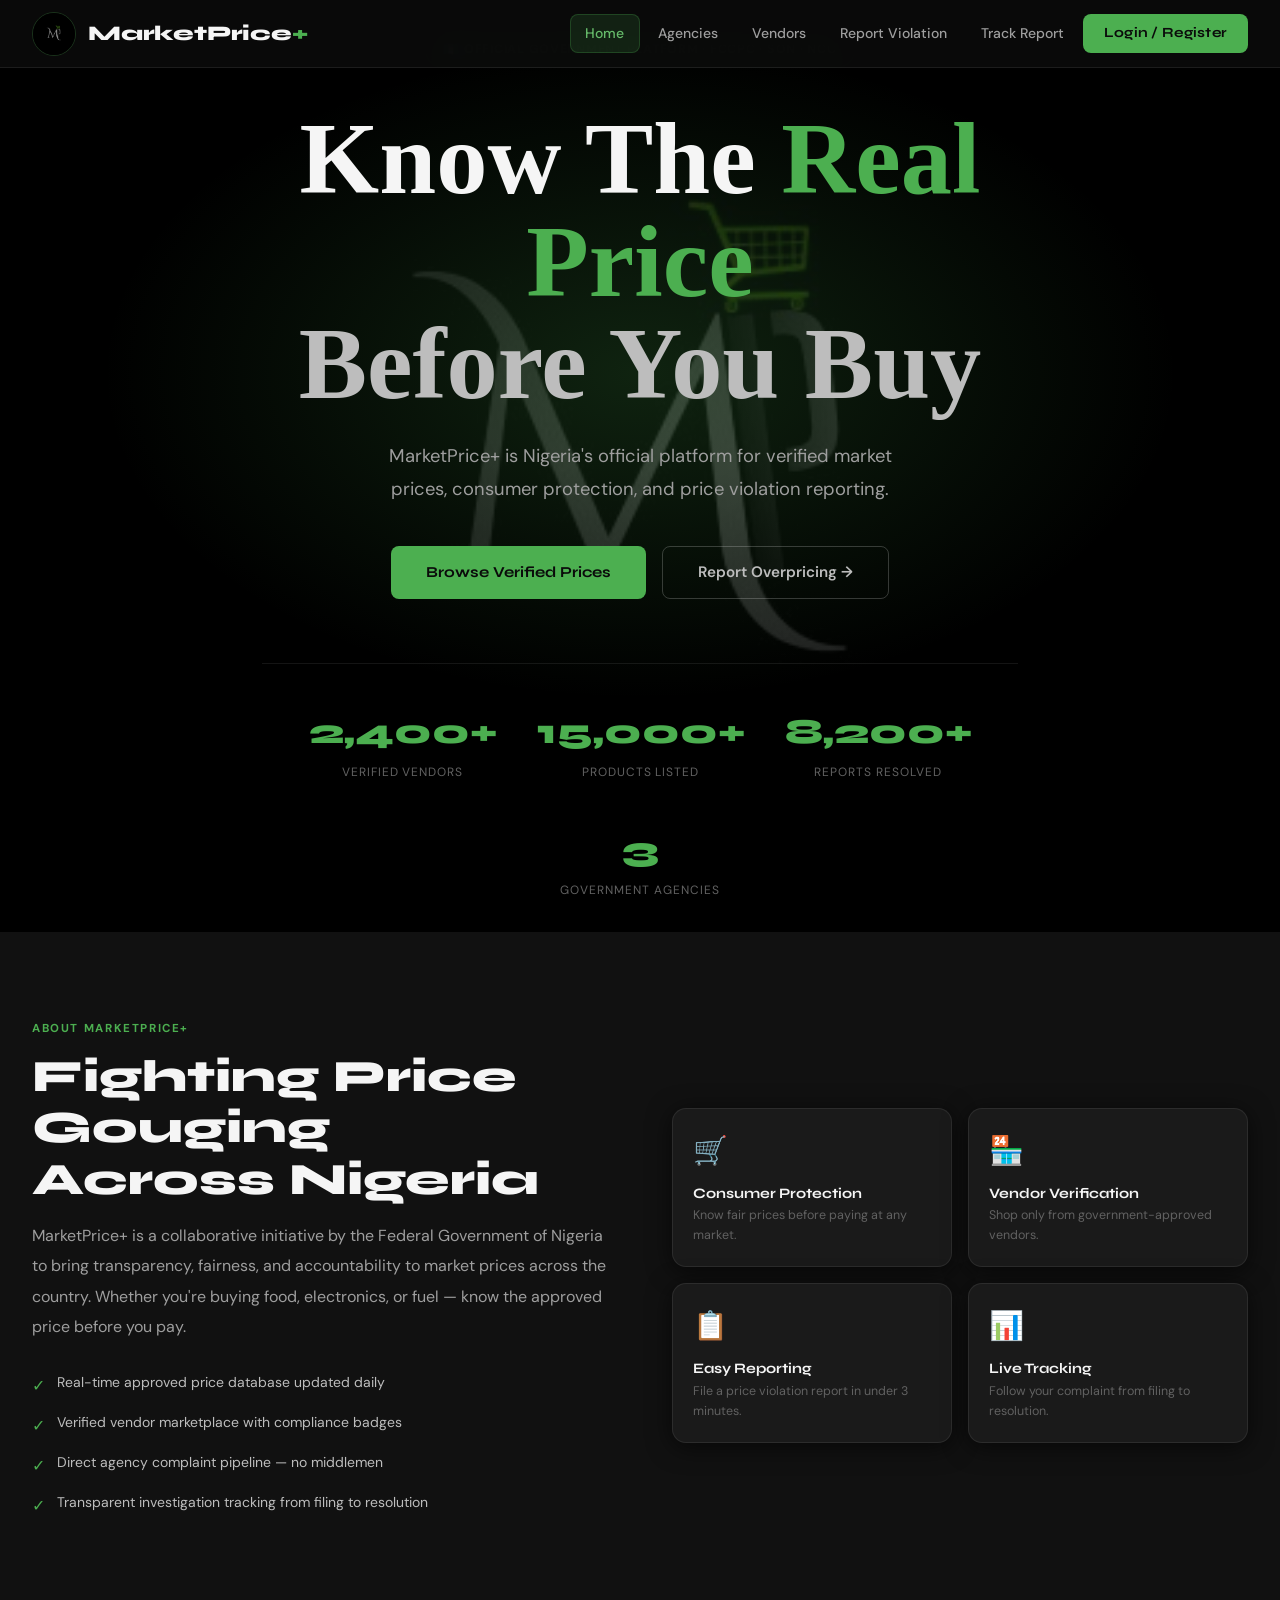
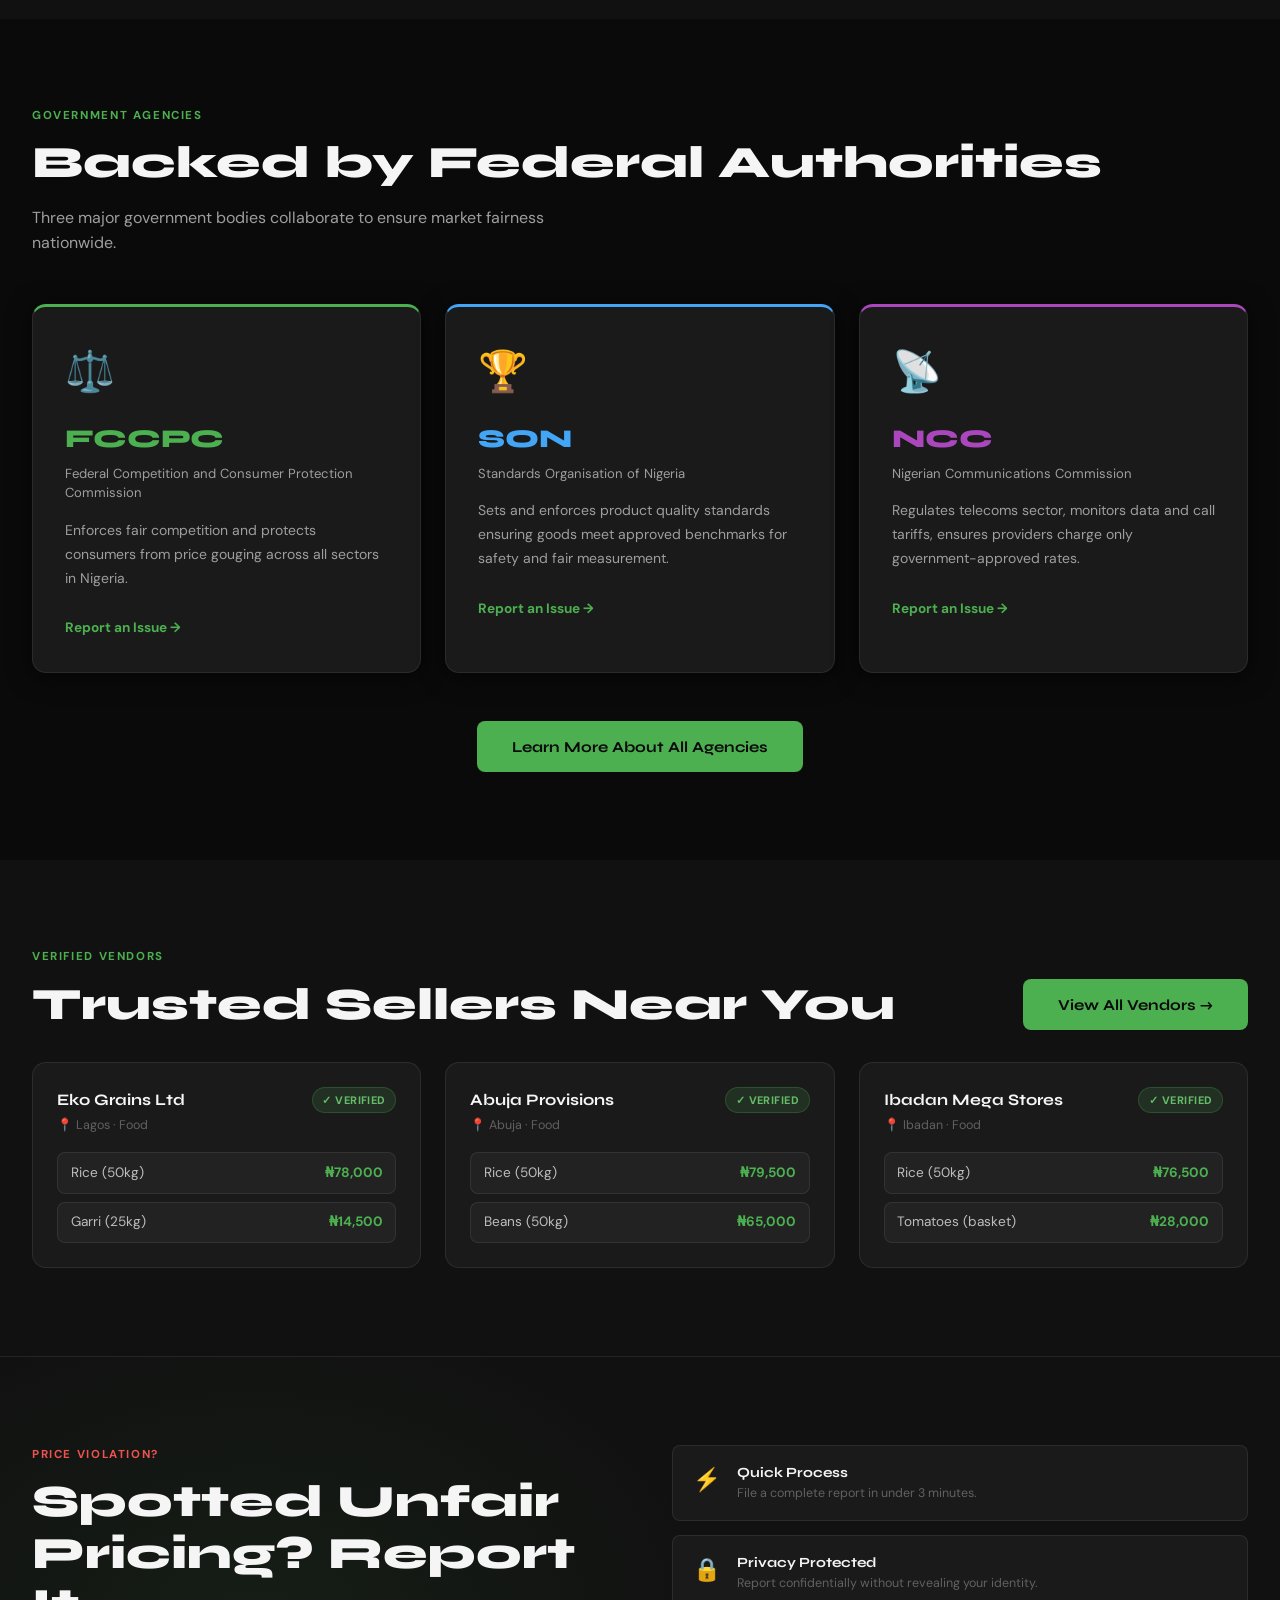
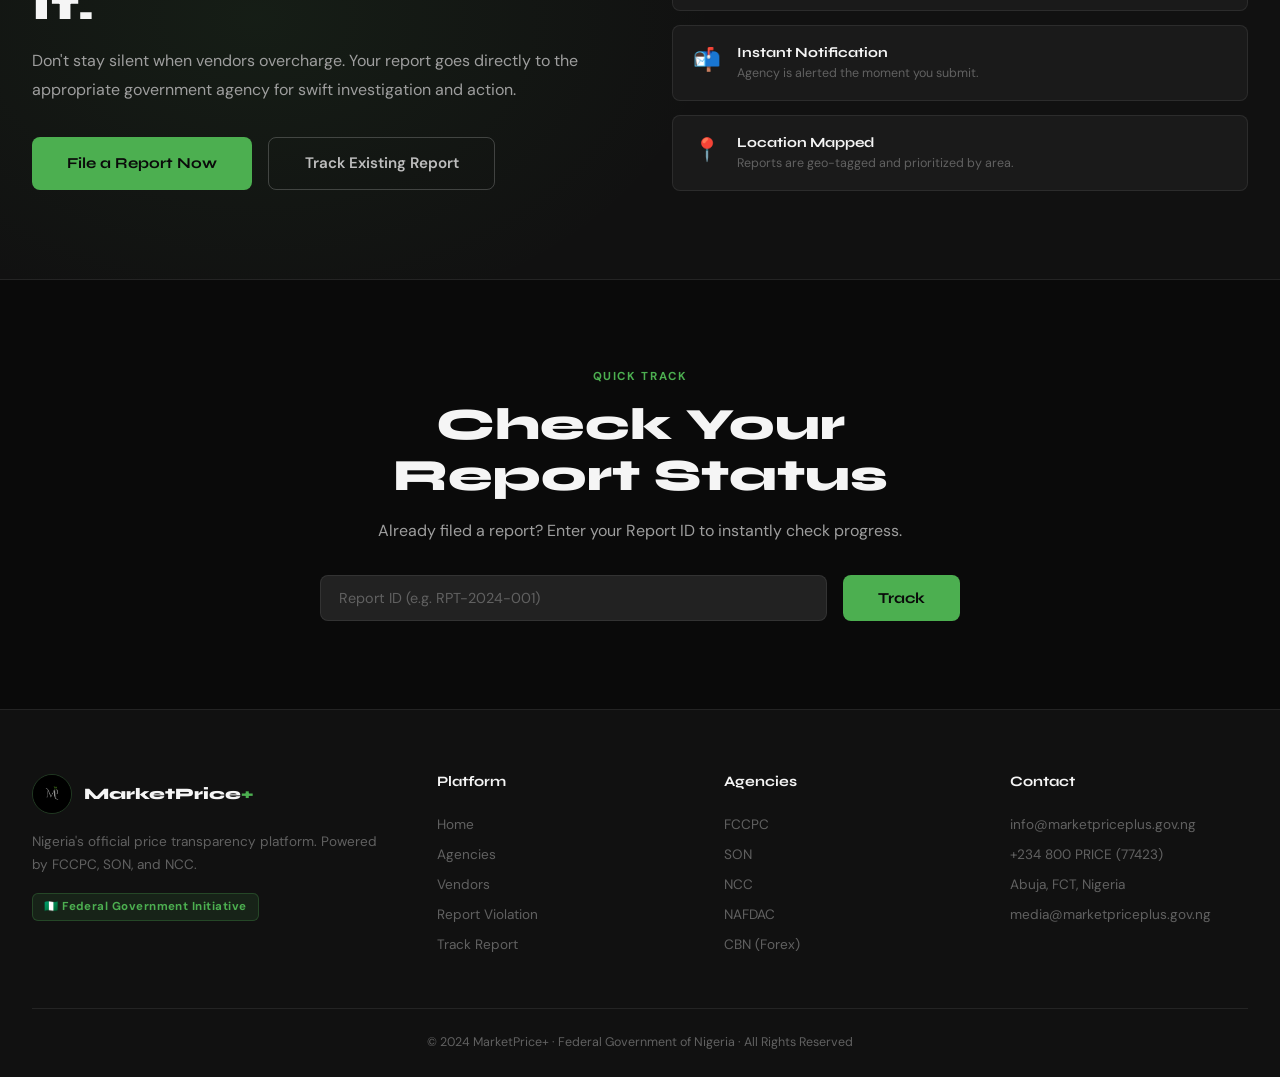
==== index.html @ 1a7033fc "Add files via upload MarketPrice+ is a platform that promotes fair pricing and market transparency i" ====
<!DOCTYPE html>
<html lang="en">
<head>
  <meta charset="UTF-8" />
  <meta name="viewport" content="width=device-width, initial-scale=1.0" />
  <title>Home | MarketPrice+</title>
  <link rel="preconnect" href="https://fonts.googleapis.com">
  <link rel="preconnect" href="https://fonts.gstatic.com" crossorigin>
  <link href="https://fonts.googleapis.com/css2?family=Syne:wght@400;600;700;800&family=DM+Sans:ital,wght@0,300;0,400;0,500;1,300&display=swap" rel="stylesheet">
  <link rel="stylesheet" href="styles.css" />
  <style>
  /* ── HERO ── */
  .hero {
    min-height: 100vh;
    background-image: url("[data-uri]");
    background-size: cover;
    background-position: center;
    background-repeat: no-repeat;
    display: flex; align-items: center; justify-content: center;
    text-align: center; position: relative; overflow: hidden;
  }
  .hero__overlay {
    position: absolute; inset: 0;
    background:
      radial-gradient(ellipse 70% 60% at 50% 45%, rgba(0,0,0,0.45) 0%, rgba(0,0,0,0.78) 100%),
      linear-gradient(180deg, rgba(0,0,0,0.6) 0%, rgba(0,0,0,0.4) 50%, rgba(0,0,0,0.78) 100%);
  }
  .hero__overlay::after {
    content: ''; position: absolute; inset: 0;
    background: radial-gradient(ellipse 60% 50% at 50% 40%, rgba(76,175,80,.2) 0%, transparent 70%);
  }
  .hero__content { position: relative; z-index: 1; padding: 2rem; max-width: 820px; }
  .hero__badge {
    display: inline-flex; align-items: center; gap: .5rem;
    background: rgba(76,175,80,.1); border: 1px solid var(--green-border);
    color: var(--green-bright); padding: .45rem 1.1rem; border-radius: 100px;
    font-size: .78rem; font-weight: 700; letter-spacing: .06em; text-transform: uppercase;
    margin-bottom: 2.5rem;
  }
  .hero__h1 { font-size: clamp(3rem,8vw,6.5rem); font-weight: 800; color: var(--white); margin-bottom: 1.5rem; line-height: 1.0; font-family: 'Times New Roman'; }
  .hero__h1 .accent        { color: var(--green); }
  .hero__h1 .accent-silver { color: var(--silver-light); }
  .hero__p  { font-size: 1.15rem; color: var(--silver); max-width: 520px; margin: 0 auto 2.5rem; line-height: 1.8; }
  .hero__actions { display: flex; gap: 1rem; justify-content: center; flex-wrap: wrap; }
  .hero__stats {
    display: flex; gap: 2.5rem; justify-content: center;
    margin-top: 4rem; padding-top: 2.5rem;
    border-top: 1px solid var(--border); flex-wrap: wrap;
  }
  .hero__stat-num   { font-family: 'Syne',sans-serif; font-size: 2.2rem; font-weight: 800; color: var(--green); }
  .hero__stat-label { font-size: .75rem; color: var(--silver-dim); text-transform: uppercase; letter-spacing: .08em; margin-top: .15rem; }
  .cta-section { background: var(--black-2); border-top: 1px solid var(--border); border-bottom: 1px solid var(--border); position: relative; overflow: hidden; }
  .cta-section::before { content:''; position:absolute; inset:0; background: radial-gradient(ellipse 60% 100% at 20% 50%, rgba(76,175,80,.08) 0%, transparent 60%); }
  .mini-grid { display:grid; grid-template-columns:1fr 1fr; gap:1rem; }
</style>
</head>
<body>
<nav class="navbar">
  <div class="navbar__inner">
    <a href="index.html" class="navbar__logo">
      <img src="[data-uri]" alt="MarketPrice+ Logo" class="navbar__logo-img" />
      <span class="navbar__logo-text">MarketPrice<span>+</span></span>
    </a>
    <div class="navbar__links">
      <a href="index.html"    class="navbar__link">Home</a>
      <a href="agencies.html" class="navbar__link">Agencies</a>
      <a href="vendors.html"  class="navbar__link">Vendors</a>
      <a href="report.html"   class="navbar__link">Report Violation</a>
      <a href="track.html"    class="navbar__link">Track Report</a>
      <a href="login.html"    class="navbar__cta">Login / Register</a>
    </div>
  </div>
</nav>

<!-- HERO -->
<section class="hero">
  <div class="hero__overlay"></div>
  <div class="hero__content">
    <div class="hero__badge">&#127475;&#127468; Official Government Platform &middot; FCCPC &middot; SON &middot; NCC</div>
    <h1 class="hero__h1">Know The <span class="accent">Real Price</span><br><span class="accent-silver">Before You Buy</span></h1>
    <p class="hero__p">MarketPrice+ is Nigeria's official platform for verified market prices, consumer protection, and price violation reporting.</p>
    <div class="hero__actions">
      <a href="vendors.html" class="btn btn--primary">Browse Verified Prices</a>
      <a href="report.html"  class="btn btn--outline">Report Overpricing &rarr;</a>
    </div>
    <div class="hero__stats">
      <div><div class="hero__stat-num">2,400+</div><div class="hero__stat-label">Verified Vendors</div></div>
      <div><div class="hero__stat-num">15,000+</div><div class="hero__stat-label">Products Listed</div></div>
      <div><div class="hero__stat-num">8,200+</div><div class="hero__stat-label">Reports Resolved</div></div>
      <div><div class="hero__stat-num">3</div><div class="hero__stat-label">Government Agencies</div></div>
    </div>
  </div>
</section>

<!-- ABOUT -->
<section class="section section--mid">
  <div class="container">
    <div class="grid-2col">
      <div>
        <span class="section__label">About MarketPrice+</span>
        <h2 class="section__title">Fighting Price Gouging<br>Across Nigeria</h2>
        <p style="color:var(--silver);line-height:1.9;margin-bottom:1.75rem">MarketPrice+ is a collaborative initiative by the Federal Government of Nigeria to bring transparency, fairness, and accountability to market prices across the country. Whether you're buying food, electronics, or fuel &mdash; know the approved price before you pay.</p>
        <div class="check-item"><span class="check-item__icon">&#10003;</span> Real-time approved price database updated daily</div>
        <div class="check-item"><span class="check-item__icon">&#10003;</span> Verified vendor marketplace with compliance badges</div>
        <div class="check-item"><span class="check-item__icon">&#10003;</span> Direct agency complaint pipeline &mdash; no middlemen</div>
        <div class="check-item"><span class="check-item__icon">&#10003;</span> Transparent investigation tracking from filing to resolution</div>
      </div>
      <div class="mini-grid">
        <div class="card card--sm"><div style="font-size:1.75rem;margin-bottom:.75rem">&#128722;</div><h4 style="font-size:.9rem;margin-bottom:.25rem">Consumer Protection</h4><p style="font-size:.78rem;color:var(--silver-dim)">Know fair prices before paying at any market.</p></div>
        <div class="card card--sm"><div style="font-size:1.75rem;margin-bottom:.75rem">&#127978;</div><h4 style="font-size:.9rem;margin-bottom:.25rem">Vendor Verification</h4><p style="font-size:.78rem;color:var(--silver-dim)">Shop only from government-approved vendors.</p></div>
        <div class="card card--sm"><div style="font-size:1.75rem;margin-bottom:.75rem">&#128203;</div><h4 style="font-size:.9rem;margin-bottom:.25rem">Easy Reporting</h4><p style="font-size:.78rem;color:var(--silver-dim)">File a price violation report in under 3 minutes.</p></div>
        <div class="card card--sm"><div style="font-size:1.75rem;margin-bottom:.75rem">&#128202;</div><h4 style="font-size:.9rem;margin-bottom:.25rem">Live Tracking</h4><p style="font-size:.78rem;color:var(--silver-dim)">Follow your complaint from filing to resolution.</p></div>
      </div>
    </div>
  </div>
</section>

<!-- AGENCIES PREVIEW -->
<section class="section section--dark">
  <div class="container">
    <span class="section__label">Government Agencies</span>
    <h2 class="section__title">Backed by Federal Authorities</h2>
    <p class="section__sub">Three major government bodies collaborate to ensure market fairness nationwide.</p>
    <div class="grid-3 mt-3">
      <article class="card agency-card" style="border-top-color:#4CAF50">
        <div class="agency-card__icon">&#9878;&#65039;</div>
        <div class="agency-card__short" style="color:#4CAF50">FCCPC</div>
        <p class="agency-card__name">Federal Competition and Consumer Protection Commission</p>
        <p class="agency-card__role">Enforces fair competition and protects consumers from price gouging across all sectors in Nigeria.</p>
        <a href="report.html" class="agency-card__link">Report an Issue &rarr;</a>
      </article>
      <article class="card agency-card" style="border-top-color:#42A5F5">
        <div class="agency-card__icon">&#127942;</div>
        <div class="agency-card__short" style="color:#42A5F5">SON</div>
        <p class="agency-card__name">Standards Organisation of Nigeria</p>
        <p class="agency-card__role">Sets and enforces product quality standards ensuring goods meet approved benchmarks for safety and fair measurement.</p>
        <a href="report.html" class="agency-card__link">Report an Issue &rarr;</a>
      </article>
      <article class="card agency-card" style="border-top-color:#AB47BC">
        <div class="agency-card__icon">&#128225;</div>
        <div class="agency-card__short" style="color:#AB47BC">NCC</div>
        <p class="agency-card__name">Nigerian Communications Commission</p>
        <p class="agency-card__role">Regulates telecoms sector, monitors data and call tariffs, ensures providers charge only government-approved rates.</p>
        <a href="report.html" class="agency-card__link">Report an Issue &rarr;</a>
      </article>
    </div>
    <div class="text-center mt-3"><a href="agencies.html" class="btn btn--primary">Learn More About All Agencies</a></div>
  </div>
</section>

<!-- VENDOR PREVIEW -->
<section class="section section--mid">
  <div class="container">
    <div class="flex-between mb-2">
      <div><span class="section__label">Verified Vendors</span><h2 class="section__title" style="margin-bottom:0">Trusted Sellers Near You</h2></div>
      <a href="vendors.html" class="btn btn--primary">View All Vendors &rarr;</a>
    </div>
    <div class="grid-3">
      <article class="vendor-card">
        <div class="vendor-card__header"><div><div class="vendor-card__name">Eko Grains Ltd</div><div class="vendor-card__loc">&#128205; Lagos &middot; Food</div></div><span class="badge badge--verified">&#10003; VERIFIED</span></div>
        <div class="vendor-card__products"><div class="vendor-card__product"><span>Rice (50kg)</span><span class="vendor-card__price">&#8358;78,000</span></div><div class="vendor-card__product"><span>Garri (25kg)</span><span class="vendor-card__price">&#8358;14,500</span></div></div>
      </article>
      <article class="vendor-card">
        <div class="vendor-card__header"><div><div class="vendor-card__name">Abuja Provisions</div><div class="vendor-card__loc">&#128205; Abuja &middot; Food</div></div><span class="badge badge--verified">&#10003; VERIFIED</span></div>
        <div class="vendor-card__products"><div class="vendor-card__product"><span>Rice (50kg)</span><span class="vendor-card__price">&#8358;79,500</span></div><div class="vendor-card__product"><span>Beans (50kg)</span><span class="vendor-card__price">&#8358;65,000</span></div></div>
      </article>
      <article class="vendor-card">
        <div class="vendor-card__header"><div><div class="vendor-card__name">Ibadan Mega Stores</div><div class="vendor-card__loc">&#128205; Ibadan &middot; Food</div></div><span class="badge badge--verified">&#10003; VERIFIED</span></div>
        <div class="vendor-card__products"><div class="vendor-card__product"><span>Rice (50kg)</span><span class="vendor-card__price">&#8358;76,500</span></div><div class="vendor-card__product"><span>Tomatoes (basket)</span><span class="vendor-card__price">&#8358;28,000</span></div></div>
      </article>
    </div>
  </div>
</section>

<!-- REPORT CTA -->
<section class="section cta-section">
  <div class="container" style="position:relative">
    <div class="grid-2col">
      <div>
        <span class="section__label" style="color:var(--red)">Price Violation?</span>
        <h2 class="section__title">Spotted Unfair<br>Pricing? Report It.</h2>
        <p style="color:var(--silver);margin-bottom:2rem;line-height:1.8">Don't stay silent when vendors overcharge. Your report goes directly to the appropriate government agency for swift investigation and action.</p>
        <div class="flex-gap">
          <a href="report.html" class="btn btn--primary">File a Report Now</a>
          <a href="track.html"  class="btn btn--outline">Track Existing Report</a>
        </div>
      </div>
      <div class="flex-col">
        <div class="feature-pill"><span class="feature-pill__icon">&#9889;</span><div><div class="feature-pill__title">Quick Process</div><div class="feature-pill__desc">File a complete report in under 3 minutes.</div></div></div>
        <div class="feature-pill"><span class="feature-pill__icon">&#128274;</span><div><div class="feature-pill__title">Privacy Protected</div><div class="feature-pill__desc">Report confidentially without revealing your identity.</div></div></div>
        <div class="feature-pill"><span class="feature-pill__icon">&#128236;</span><div><div class="feature-pill__title">Instant Notification</div><div class="feature-pill__desc">Agency is alerted the moment you submit.</div></div></div>
        <div class="feature-pill"><span class="feature-pill__icon">&#128205;</span><div><div class="feature-pill__title">Location Mapped</div><div class="feature-pill__desc">Reports are geo-tagged and prioritized by area.</div></div></div>
      </div>
    </div>
  </div>
</section>

<!-- QUICK TRACK -->
<section class="section section--dark">
  <div class="container--sm text-center">
    <span class="section__label">Quick Track</span>
    <h2 class="section__title">Check Your Report Status</h2>
    <p class="section__sub" style="margin:0 auto 2rem">Already filed a report? Enter your Report ID to instantly check progress.</p>
    <div style="display:flex;gap:1rem">
      <input class="form__input" id="quick-track-id" placeholder="Report ID (e.g. RPT-2024-001)" style="flex:1" />
      <button class="btn btn--primary" onclick="quickTrack()">Track</button>
    </div>
  </div>
</section>

<footer class="footer">
  <div class="footer__inner">
    <div class="footer__col">
      <div class="footer__logo">
        <img src="[data-uri]" alt="MarketPrice+" />
        <span class="footer__logo-text">MarketPrice<span>+</span></span>
      </div>
      <p class="footer__desc">Nigeria's official price transparency platform. Powered by FCCPC, SON, and NCC.</p>
      <span class="badge badge--gov">&#127475;&#127468; Federal Government Initiative</span>
    </div>
    <div class="footer__col">
      <h4>Platform</h4>
      <a href="index.html"    class="footer__link">Home</a>
      <a href="agencies.html" class="footer__link">Agencies</a>
      <a href="vendors.html"  class="footer__link">Vendors</a>
      <a href="report.html"   class="footer__link">Report Violation</a>
      <a href="track.html"    class="footer__link">Track Report</a>
    </div>
    <div class="footer__col">
      <h4>Agencies</h4>
      <a class="footer__link">FCCPC</a>
      <a class="footer__link">SON</a>
      <a class="footer__link">NCC</a>
      <a class="footer__link">NAFDAC</a>
      <a class="footer__link">CBN (Forex)</a>
    </div>
    <div class="footer__col">
      <h4>Contact</h4>
      <a class="footer__link">info@marketpriceplus.gov.ng</a>
      <a class="footer__link">+234 800 PRICE (77423)</a>
      <a class="footer__link">Abuja, FCT, Nigeria</a>
      <a class="footer__link">media@marketpriceplus.gov.ng</a>
    </div>
  </div>
  <div class="footer__bottom">
    <p>&copy; 2024 MarketPrice+ &middot; Federal Government of Nigeria &middot; All Rights Reserved</p>
  </div>
</footer>
  <script src="main.js"></script>
</body>
</html>
---- styles.css ----
/* =====================================================
   MarketPrice+  |  styles.css
   HTML5 & CSS3  |  Dark Theme
   ===================================================== */

/* ── CSS RESET & VARIABLES ── */
*, *::before, *::after {
  box-sizing: border-box;
  margin: 0;
  padding: 0;
}

:root {
  --black:         #0A0A0A;
  --black-2:       #111111;
  --black-3:       #1A1A1A;
  --black-4:       #222222;
  --green:         #4CAF50;
  --green-bright:  #66BB6A;
  --green-dark:    #388E3C;
  --green-dim:     rgba(76,175,80,0.12);
  --green-glow:    rgba(76,175,80,0.15);
  --green-border:  rgba(76,175,80,0.25);
  --silver:        #9E9E9E;
  --silver-light:  #BDBDBD;
  --silver-dim:    #616161;
  --white:         #F5F5F5;
  --red:           #EF5350;
  --amber:         #FFA726;
  --blue:          #42A5F5;
  --purple:        #AB47BC;
  --border:        rgba(255,255,255,0.08);
  --shadow:        0 4px 24px rgba(0,0,0,0.6);
  --shadow-green:  0 8px 32px rgba(76,175,80,0.25);
  --shadow-xl:     0 16px 64px rgba(0,0,0,0.8);
  --radius:        14px;
  --radius-sm:     8px;
  --radius-lg:     20px;
}

html {
  scroll-behavior: smooth;
  font-size: 16px;
}

body {
  font-family: 'DM Sans', sans-serif;
  background-color: var(--black);
  color: var(--white);
  line-height: 1.6;
  min-height: 100vh;
}

h1, h2, h3, h4, h5, h6 {
  font-family: 'Syne', sans-serif;
  line-height: 1.15;
  color: var(--white);
}

a {
  text-decoration: none;
  color: inherit;
  transition: color 0.2s ease;
}

img {
  max-width: 100%;
  display: block;
}

ul { list-style: none; }

::-webkit-scrollbar { width: 5px; }
::-webkit-scrollbar-track { background: var(--black-2); }
::-webkit-scrollbar-thumb { background: var(--green-dark); border-radius: 3px; }

/* ── NAVBAR ── */
.navbar {
  position: fixed;
  top: 0; left: 0; right: 0;
  z-index: 1000;
  background: rgba(10,10,10,0.95);
  backdrop-filter: blur(16px);
  -webkit-backdrop-filter: blur(16px);
  border-bottom: 1px solid var(--border);
  height: 68px;
  display: flex;
  align-items: center;
  padding: 0 2rem;
}

.navbar__inner {
  max-width: 1280px;
  width: 100%;
  margin: 0 auto;
  display: flex;
  align-items: center;
  justify-content: space-between;
  gap: 1rem;
}

.navbar__logo {
  display: flex;
  align-items: center;
  gap: 0.75rem;
  cursor: pointer;
  text-decoration: none;
}

.navbar__logo-img {
  height: 44px;
  width: 44px;
  border-radius: 50%;
  border: 1.5px solid var(--green-border);
  object-fit: cover;
}

.navbar__logo-text {
  font-family: 'Syne', sans-serif;
  font-weight: 800;
  font-size: 1.3rem;
  color: var(--white);
  letter-spacing: -0.01em;
}

.navbar__logo-text span { color: var(--green); }

.navbar__links {
  display: flex;
  align-items: center;
  gap: 0.2rem;
  flex-wrap: wrap;
}

.navbar__link {
  padding: 0.45rem 0.9rem;
  border-radius: var(--radius-sm);
  font-size: 0.875rem;
  font-weight: 500;
  color: var(--silver);
  cursor: pointer;
  transition: all 0.2s ease;
  border: 1px solid transparent;
  background: none;
  font-family: 'DM Sans', sans-serif;
  text-decoration: none;
  display: inline-block;
}

.navbar__link:hover,
.navbar__link--active {
  background: var(--green-glow);
  color: var(--green-bright);
  border-color: var(--green-border);
}

.navbar__cta {
  padding: 0.5rem 1.3rem;
  border-radius: var(--radius-sm);
  font-size: 0.875rem;
  font-weight: 700;
  background: var(--green);
  color: var(--black);
  cursor: pointer;
  border: none;
  transition: all 0.2s ease;
  font-family: 'Syne', sans-serif;
  letter-spacing: 0.02em;
  text-decoration: none;
  display: inline-block;
}

.navbar__cta:hover {
  background: var(--green-bright);
  box-shadow: var(--shadow-green);
  transform: translateY(-1px);
}

/* ── BUTTONS ── */
.btn {
  display: inline-flex;
  align-items: center;
  justify-content: center;
  gap: 0.5rem;
  cursor: pointer;
  border: none;
  font-family: 'DM Sans', sans-serif;
  transition: all 0.25s ease;
  text-decoration: none;
  border-radius: var(--radius-sm);
}

.btn--primary {
  padding: 0.85rem 2.2rem;
  font-weight: 700;
  font-size: 0.95rem;
  background: var(--green);
  color: var(--black);
  font-family: 'Syne', sans-serif;
}
.btn--primary:hover {
  background: var(--green-bright);
  transform: translateY(-2px);
  box-shadow: var(--shadow-green);
}

.btn--outline {
  padding: 0.85rem 2.2rem;
  font-weight: 600;
  font-size: 0.95rem;
  background: transparent;
  color: var(--silver-light);
  border: 1.5px solid rgba(255,255,255,0.2);
}
.btn--outline:hover {
  border-color: var(--green);
  color: var(--green-bright);
  background: var(--green-glow);
}

.btn--sm {
  padding: 0.4rem 1rem;
  font-size: 0.8rem;
  font-weight: 700;
}

.btn--green-sm { background: rgba(76,175,80,0.15); color: var(--green-bright); }
.btn--green-sm:hover { background: var(--green-dark); }
.btn--red-sm   { background: rgba(239,83,80,0.15);  color: var(--red); }
.btn--red-sm:hover { background: rgba(239,83,80,0.25); }

.btn--full {
  width: 100%;
  padding: 1rem;
  font-size: 1rem;
  font-weight: 800;
  background: var(--green);
  color: var(--black);
  font-family: 'Syne', sans-serif;
  letter-spacing: 0.04em;
}
.btn--full:hover {
  background: var(--green-bright);
  transform: translateY(-1px);
  box-shadow: var(--shadow-green);
}

/* ── SECTION & LAYOUT ── */
.section {
  padding: 5.5rem 2rem;
}
.section--dark  { background-color: var(--black); }
.section--mid   { background-color: var(--black-2); }
.section--card  { background-color: var(--black-3); }

.container {
  max-width: 1280px;
  margin: 0 auto;
}
.container--sm  { max-width: 640px; margin: 0 auto; }
.container--md  { max-width: 760px; margin: 0 auto; }

.section__label {
  font-size: 0.72rem;
  font-weight: 700;
  text-transform: uppercase;
  letter-spacing: 0.14em;
  color: var(--green);
  margin-bottom: 0.75rem;
  display: block;
}

.section__title {
  font-size: clamp(1.8rem, 4vw, 2.8rem);
  font-weight: 800;
  color: var(--white);
  margin-bottom: 1rem;
}

.section__sub {
  color: var(--silver);
  font-size: 1rem;
  max-width: 540px;
}

/* ── GRIDS ── */
.grid-2 { display: grid; grid-template-columns: repeat(auto-fit, minmax(320px, 1fr)); gap: 1.5rem; }
.grid-3 { display: grid; grid-template-columns: repeat(auto-fit, minmax(280px, 1fr)); gap: 1.5rem; }
.grid-4 { display: grid; grid-template-columns: repeat(auto-fit, minmax(200px, 1fr)); gap: 1rem; }
.grid-2col { display: grid; grid-template-columns: 1fr 1fr; gap: 4rem; align-items: center; }

.mt-2  { margin-top: 2rem; }
.mt-3  { margin-top: 3rem; }
.mt-header { margin-top: 2.5rem; }

/* ── CARD ── */
.card {
  background: var(--black-3);
  border-radius: var(--radius);
  padding: 2rem;
  border: 1px solid var(--border);
  transition: all 0.3s ease;
  box-shadow: var(--shadow);
}
.card:hover {
  border-color: var(--green-border);
  transform: translateY(-4px);
  box-shadow: var(--shadow-green);
}
.card--sm  { padding: 1.25rem; }
.card--flat { transform: none !important; }

/* ── AGENCY CARD ── */
.agency-card { border-top: 3px solid; }
.agency-card__icon  { font-size: 2.5rem; margin-bottom: 1rem; }
.agency-card__short {
  font-family: 'Syne', sans-serif;
  font-size: 1.6rem; font-weight: 800; margin-bottom: 0.25rem;
}
.agency-card__name  { font-size: 0.82rem; color: var(--silver); margin-bottom: 1rem; line-height: 1.5; }
.agency-card__role  { font-size: 0.875rem; color: var(--silver); line-height: 1.7; margin-bottom: 1.5rem; }
.agency-card__link  {
  font-size: 0.85rem; font-weight: 700; color: var(--green);
  cursor: pointer; background: none; border: none;
  font-family: 'DM Sans', sans-serif; text-decoration: none;
}
.agency-card__link:hover { color: var(--green-bright); }

/* ── VENDOR CARD ── */
.vendor-card {
  background: var(--black-3);
  border-radius: var(--radius);
  padding: 1.5rem;
  border: 1px solid var(--border);
  transition: all 0.3s ease;
}
.vendor-card:hover {
  border-color: var(--green-border);
  transform: translateY(-3px);
  box-shadow: var(--shadow-green);
}
.vendor-card__header {
  display: flex;
  align-items: flex-start;
  justify-content: space-between;
  margin-bottom: 1rem;
  gap: 0.5rem;
}
.vendor-card__name  { font-family: 'Syne', sans-serif; font-weight: 700; font-size: 1rem; color: var(--white); }
.vendor-card__loc   { font-size: 0.78rem; color: var(--silver-dim); margin-top: 0.2rem; }
.vendor-card__products { display: flex; flex-direction: column; gap: 0.5rem; margin-top: 0.5rem; }
.vendor-card__product {
  display: flex; justify-content: space-between; align-items: center;
  padding: 0.55rem 0.8rem;
  background: var(--black-4);
  border-radius: var(--radius-sm);
  font-size: 0.85rem; color: var(--silver-light);
  border: 1px solid var(--border);
}
.vendor-card__price { font-weight: 700; color: var(--green); }

/* ── BADGES ── */
.badge {
  display: inline-flex; align-items: center; gap: 0.3rem;
  font-size: 0.68rem; font-weight: 800;
  padding: 0.2rem 0.6rem; border-radius: 100px;
  white-space: nowrap; letter-spacing: 0.04em;
}
.badge--verified {
  background: rgba(76,175,80,0.15);
  border: 1px solid var(--green-border);
  color: var(--green-bright);
}
.badge--pending {
  background: rgba(255,167,38,0.1);
  border: 1px solid rgba(255,167,38,0.3);
  color: var(--amber);
}
.badge--gov {
  background: var(--green-dim);
  border: 1px solid var(--green-border);
  color: var(--green);
  font-size: 0.72rem; font-weight: 700;
  padding: 0.25rem 0.7rem; border-radius: 6px;
}

/* ── STATUS PILL ── */
.status-pill {
  display: inline-flex; padding: 0.25rem 0.8rem;
  border-radius: 100px; font-size: 0.72rem;
  font-weight: 800; letter-spacing: 0.04em;
}

/* ── PAGE HEADER ── */
.page-header {
  background: var(--black-2);
  border-bottom: 1px solid var(--border);
  padding: 8rem 2rem 3.5rem;
  text-align: center;
  position: relative;
  overflow: hidden;
}
.page-header::before {
  content: '';
  position: absolute; inset: 0;
  background: radial-gradient(ellipse 70% 80% at 50% 100%, rgba(76,175,80,0.08) 0%, transparent 70%);
}
.page-header h1 {
  font-size: clamp(2rem, 5vw, 3.5rem);
  color: var(--white); margin-bottom: 0.75rem; position: relative;
}
.page-header p { color: var(--silver); font-size: 1rem; position: relative; }

/* ── FORMS ── */
.form__group { margin-bottom: 1.5rem; }

.form__label {
  display: block; font-size: 0.82rem; font-weight: 700;
  color: var(--silver-light); margin-bottom: 0.5rem; letter-spacing: 0.02em;
}

.form__input {
  width: 100%; padding: 0.8rem 1.1rem;
  border-radius: var(--radius-sm);
  border: 1.5px solid var(--border);
  background: var(--black-4);
  color: var(--white);
  font-size: 0.9rem; font-family: 'DM Sans', sans-serif;
  outline: none;
  transition: border-color 0.2s ease, box-shadow 0.2s ease;
}
.form__input:focus {
  border-color: var(--green);
  box-shadow: 0 0 0 3px rgba(76,175,80,0.12);
}
.form__input::placeholder { color: var(--silver-dim); }

.form__select {
  appearance: none;
  background-image: url("data:image/svg+xml,%3Csvg xmlns='http://www.w3.org/2000/svg' width='14' height='14' viewBox='0 0 24 24' fill='none' stroke='%239E9E9E' stroke-width='2'%3E%3Cpath d='M6 9l6 6 6-6'/%3E%3C/svg%3E");
  background-repeat: no-repeat;
  background-position: right 1rem center;
  background-color: var(--black-4);
}
.form__select option { background: var(--black-3); }

.form__textarea { resize: vertical; min-height: 100px; }

.form__grid-2 { display: grid; grid-template-columns: 1fr 1fr; gap: 1.5rem; }

.upload-zone {
  border: 2px dashed var(--border);
  border-radius: var(--radius-sm);
  padding: 2rem; text-align: center;
  cursor: pointer; color: var(--silver-dim); font-size: 0.875rem;
  transition: all 0.2s ease;
}
.upload-zone:hover { border-color: var(--green); color: var(--green); }
.upload-zone__icon { font-size: 1.5rem; margin-bottom: 0.5rem; }

/* ── ALERTS ── */
.alert {
  border-radius: var(--radius);
  padding: 1.5rem;
}
.alert--success {
  background: rgba(76,175,80,0.1);
  border: 1px solid var(--green-border);
  color: var(--green-bright);
}
.alert--info {
  background: rgba(66,165,245,0.1);
  border: 1px solid rgba(66,165,245,0.25);
  color: var(--blue);
}
.alert--warn {
  background: rgba(255,167,38,0.1);
  border: 1px solid rgba(255,167,38,0.25);
  color: var(--amber);
}
.alert__icon { font-size: 2rem; margin-bottom: 0.75rem; }
.alert__title { font-family: 'Syne', sans-serif; font-weight: 800; font-size: 1.1rem; margin-bottom: 0.5rem; }

/* ── REPORT ID BOX ── */
.report-id-box {
  background: rgba(76,175,80,0.15);
  border: 1px solid var(--green-border);
  border-radius: var(--radius-sm);
  padding: 1rem; font-family: monospace;
  font-size: 1.2rem; font-weight: 700;
  color: var(--green); letter-spacing: 0.1em;
  margin-bottom: 1rem; text-align: center;
}

/* ── TRACK TIMELINE ── */
.track-timeline { display: flex; flex-direction: column; margin-top: 2rem; }

.track-step {
  display: flex; gap: 1.5rem;
  align-items: flex-start;
  padding-bottom: 1.5rem;
  position: relative;
}
.track-step:not(:last-child)::before {
  content: '';
  position: absolute; left: 19px; top: 42px;
  width: 2px; height: calc(100% - 10px);
  background: var(--border);
}
.track-step--done::before   { background: var(--green-dark); }
.track-step--active::before { background: var(--green-dark); }

.track-dot {
  width: 40px; height: 40px; border-radius: 50%;
  border: 2px solid var(--border);
  background: var(--black-4);
  display: flex; align-items: center; justify-content: center;
  font-size: 0.9rem; font-weight: 700;
  flex-shrink: 0; z-index: 1;
  color: var(--silver-dim); transition: all 0.3s ease;
}
.track-dot--done    { background: var(--green-dark); border-color: var(--green); color: var(--green-bright); }
.track-dot--active  { background: var(--green); border-color: var(--green-bright); color: var(--black); box-shadow: 0 0 0 5px rgba(76,175,80,0.2); }

.track-info h4 { font-family: 'Syne', sans-serif; font-size: 0.95rem; font-weight: 700; margin-bottom: 0.2rem; }
.track-info p  { font-size: 0.8rem; color: var(--silver-dim); }

/* ── FEATURE PILL ── */
.feature-pill {
  display: flex; align-items: flex-start; gap: 1rem;
  background: var(--black-3); border: 1px solid var(--border);
  border-radius: var(--radius-sm); padding: 1rem 1.25rem;
  transition: border-color 0.2s ease;
}
.feature-pill:hover { border-color: var(--green-border); }
.feature-pill__icon  { font-size: 1.4rem; flex-shrink: 0; }
.feature-pill__title { font-family: 'Syne', sans-serif; font-weight: 700; color: var(--white); font-size: 0.875rem; }
.feature-pill__desc  { font-size: 0.78rem; color: var(--silver-dim); }

/* ── TABLE ── */
.table-wrap {
  background: var(--black-3);
  border-radius: var(--radius);
  border: 1px solid var(--border);
  overflow: hidden; margin-top: 1.5rem;
}
.table-wrap__header {
  padding: 1.25rem 1.5rem; border-bottom: 1px solid var(--border);
  font-family: 'Syne', sans-serif; font-weight: 700; font-size: 1rem;
}
table { width: 100%; border-collapse: collapse; }
thead th {
  padding: 0.85rem 1.25rem; text-align: left;
  font-size: 0.72rem; font-weight: 700;
  text-transform: uppercase; letter-spacing: 0.07em;
  color: var(--silver-dim); background: var(--black-4);
  border-bottom: 1px solid var(--border);
}
tbody td {
  padding: 0.9rem 1.25rem; font-size: 0.85rem;
  color: var(--silver-light); border-bottom: 1px solid var(--border);
}
tbody tr:last-child td { border-bottom: none; }
tbody tr:hover td { background: var(--black-4); }

/* ── STAT CARD ── */
.stat-card {
  background: var(--black-3); border-radius: var(--radius);
  padding: 1.4rem 1.5rem; border: 1px solid var(--border);
}
.stat-card__num   { font-family: 'Syne', sans-serif; font-size: 2rem; font-weight: 800; color: var(--green); }
.stat-card__label { font-size: 0.78rem; color: var(--silver-dim); margin-top: 0.25rem; text-transform: uppercase; letter-spacing: 0.06em; }

/* ── ABOUT CHECKMARKS ── */
.check-item {
  display: flex; align-items: flex-start; gap: 0.75rem;
  font-size: 0.875rem; color: var(--silver-light); margin-bottom: 0.75rem;
}
.check-item__icon { color: var(--green); font-size: 1rem; margin-top: 0.15rem; flex-shrink: 0; }

/* ── DIVIDER ── */
hr { border: none; border-top: 1px solid var(--border); margin: 3rem 0; }

/* ── FOOTER ── */
.footer {
  background: var(--black-2);
  border-top: 1px solid var(--border);
  padding: 4rem 2rem 0;
}
.footer__inner {
  max-width: 1280px; margin: 0 auto;
  display: grid; grid-template-columns: 1.5fr repeat(3, 1fr);
  gap: 3rem; padding-bottom: 3rem;
}
.footer__logo       { display: flex; align-items: center; gap: 0.75rem; margin-bottom: 1rem; }
.footer__logo img   { height: 40px; width: 40px; border-radius: 50%; border: 1px solid var(--green-border); }
.footer__logo-text  { font-family: 'Syne', sans-serif; font-weight: 800; color: var(--white); }
.footer__logo-text span { color: var(--green); }
.footer__col h4     { font-family: 'Syne', sans-serif; font-weight: 700; color: var(--white); font-size: 0.9rem; margin-bottom: 1.25rem; }
.footer__link       { display: block; font-size: 0.85rem; line-height: 2.2; color: var(--silver-dim); transition: color 0.2s; }
.footer__link:hover { color: var(--green); }
.footer__desc       { font-size: 0.85rem; color: var(--silver-dim); line-height: 1.7; margin-bottom: 1rem; }
.footer__bottom {
  max-width: 1280px; margin: 0 auto;
  border-top: 1px solid var(--border);
  padding: 1.5rem 0; text-align: center;
  font-size: 0.78rem; color: var(--silver-dim);
}

/* ── SEARCH BAR ── */
.search-bar { display: flex; gap: 1rem; flex-wrap: wrap; margin-bottom: 2rem; align-items: center; }
.search-wrap { flex: 2; min-width: 200px; position: relative; }
.search-wrap::before {
  content: '🔍'; position: absolute; left: 1rem; top: 50%;
  transform: translateY(-50%); font-size: 0.9rem; pointer-events: none;
}
.search-input {
  width: 100%; padding: 0.8rem 1rem 0.8rem 2.75rem;
  border-radius: var(--radius-sm); border: 1.5px solid var(--border);
  background: var(--black-4); color: var(--white);
  font-size: 0.9rem; font-family: 'DM Sans', sans-serif; outline: none;
  transition: border-color 0.2s;
}
.search-input:focus { border-color: var(--green); }
.search-input::placeholder { color: var(--silver-dim); }
.filter-count { font-size: 0.82rem; color: var(--silver-dim); margin-bottom: 1.5rem; }
.filter-count strong { color: var(--green); }

/* ── HIDDEN / UTILITY ── */
.hidden { display: none !important; }
.text-green  { color: var(--green); }
.text-silver { color: var(--silver); }
.text-center { text-align: center; }
.flex-between { display: flex; justify-content: space-between; align-items: flex-end; flex-wrap: wrap; gap: 1rem; }
.flex-gap     { display: flex; gap: 1rem; flex-wrap: wrap; }
.flex-col     { display: flex; flex-direction: column; gap: 0.85rem; }
.mt-1   { margin-top: 1rem; }
.mt-2   { margin-top: 2rem; }
.mt-3   { margin-top: 3rem; }
.mb-2   { margin-bottom: 2rem; }

/* ── RESPONSIVE ── */
@media (max-width: 1024px) {
  .footer__inner { grid-template-columns: 1fr 1fr; }
}

@media (max-width: 768px) {
  .grid-2col    { grid-template-columns: 1fr; gap: 2rem; }
  .form__grid-2 { grid-template-columns: 1fr; }
  .footer__inner { grid-template-columns: 1fr; gap: 1.5rem; }
  .navbar__link:not(.navbar__cta) { display: none; }
  .hero__h1     { font-size: 2.8rem !important; }
  .hero__stats  { gap: 1.5rem; }
}
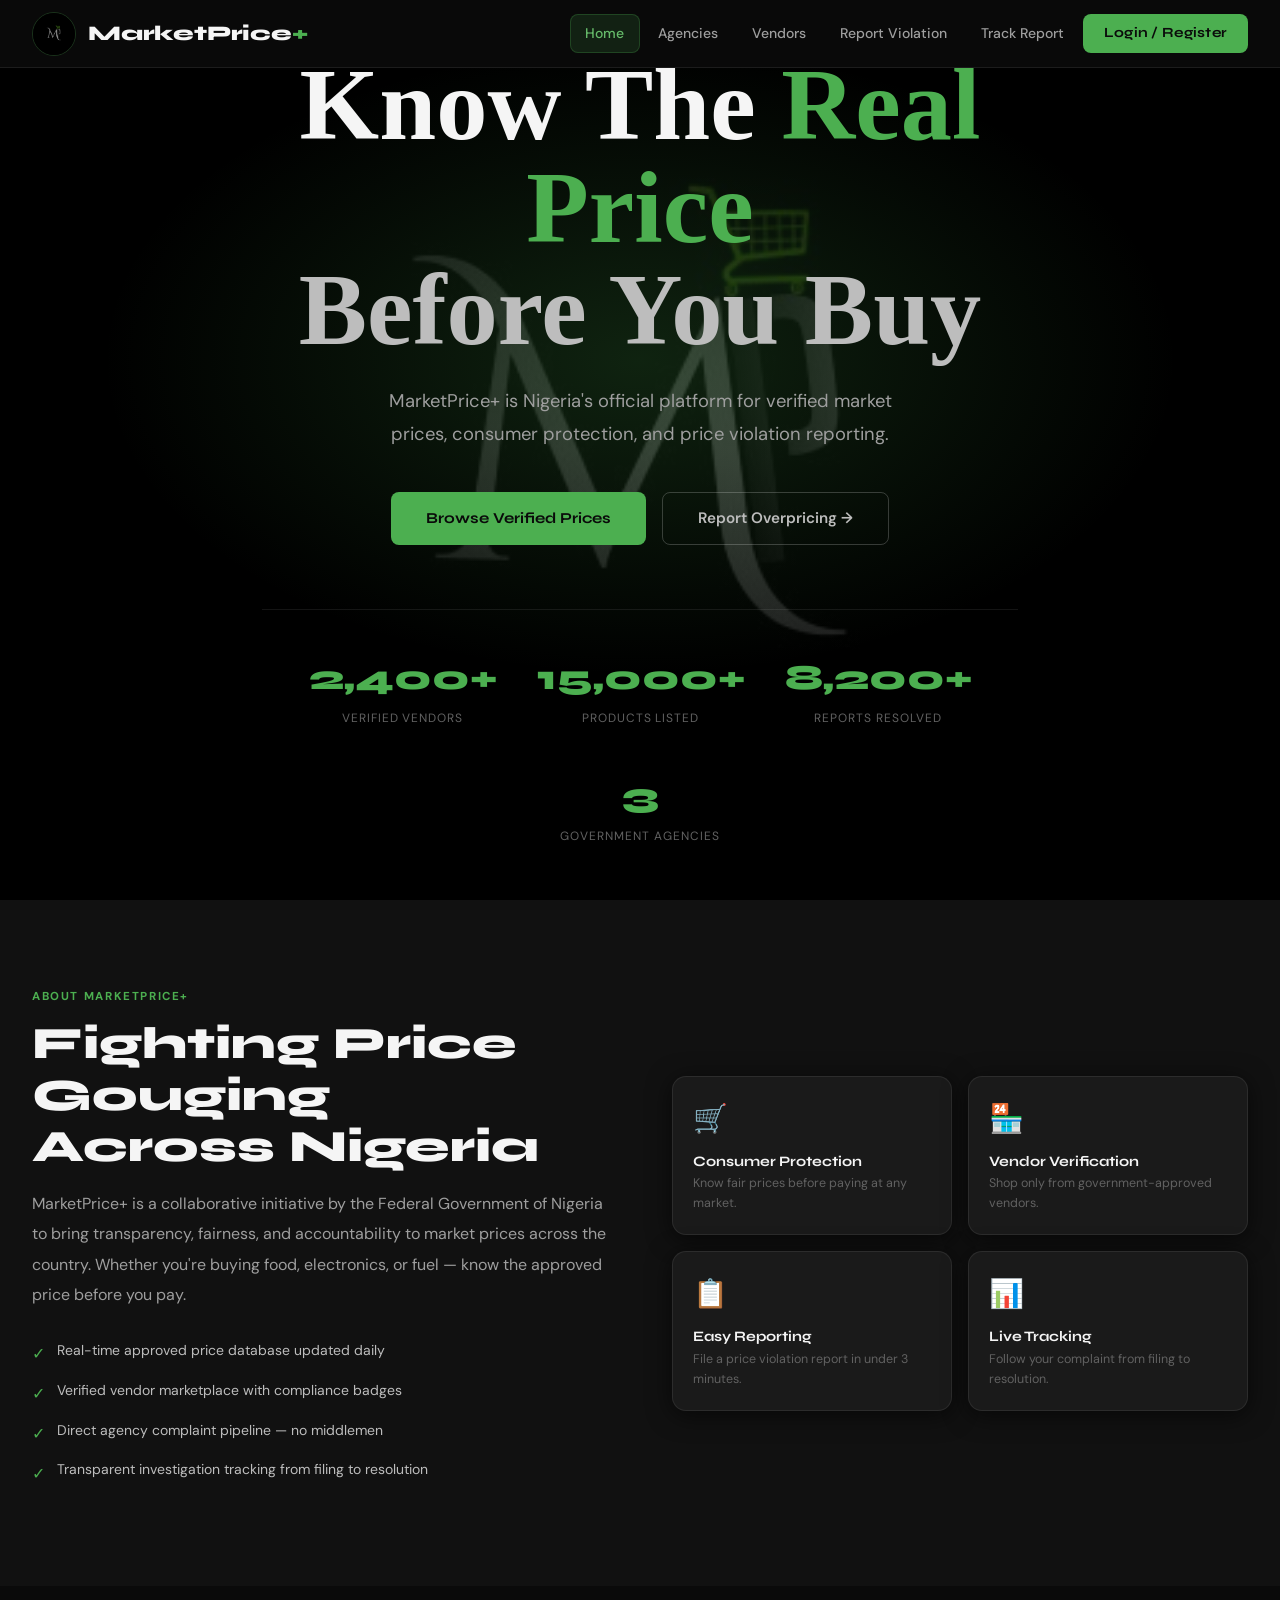
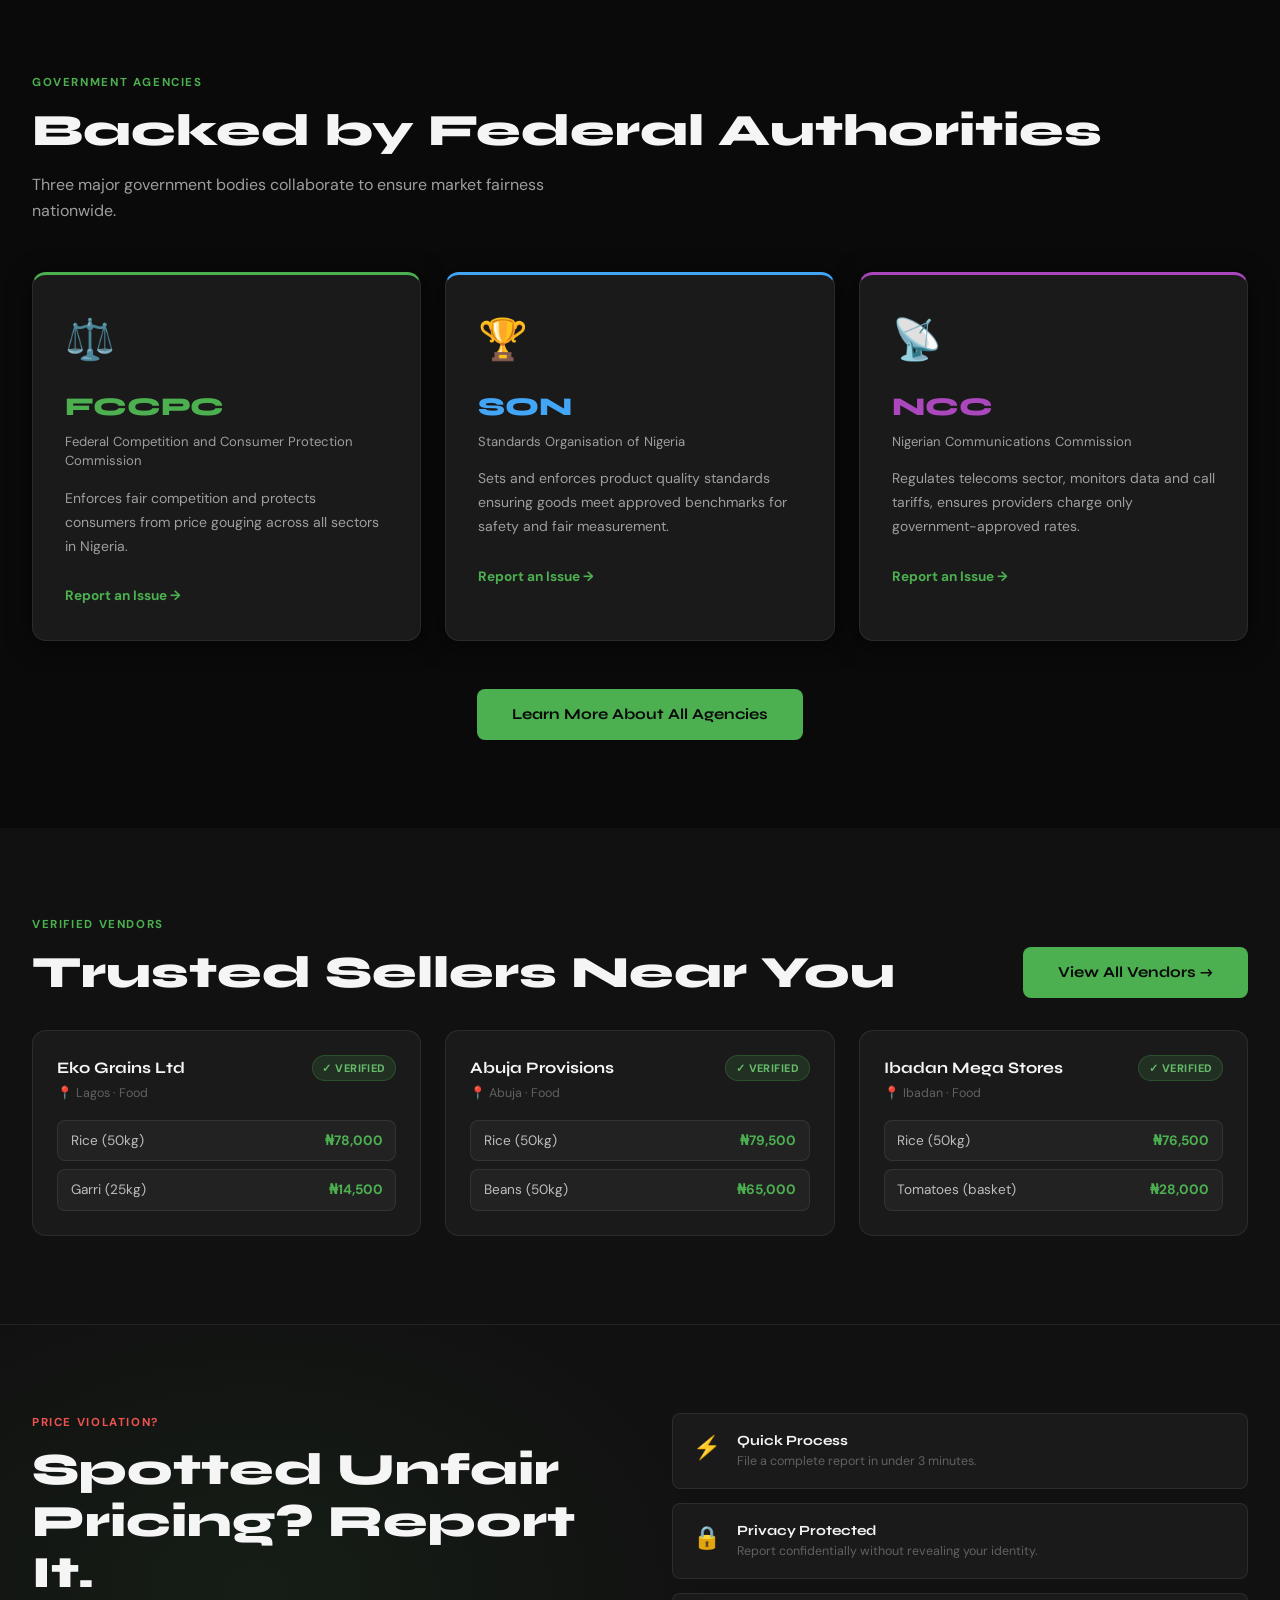
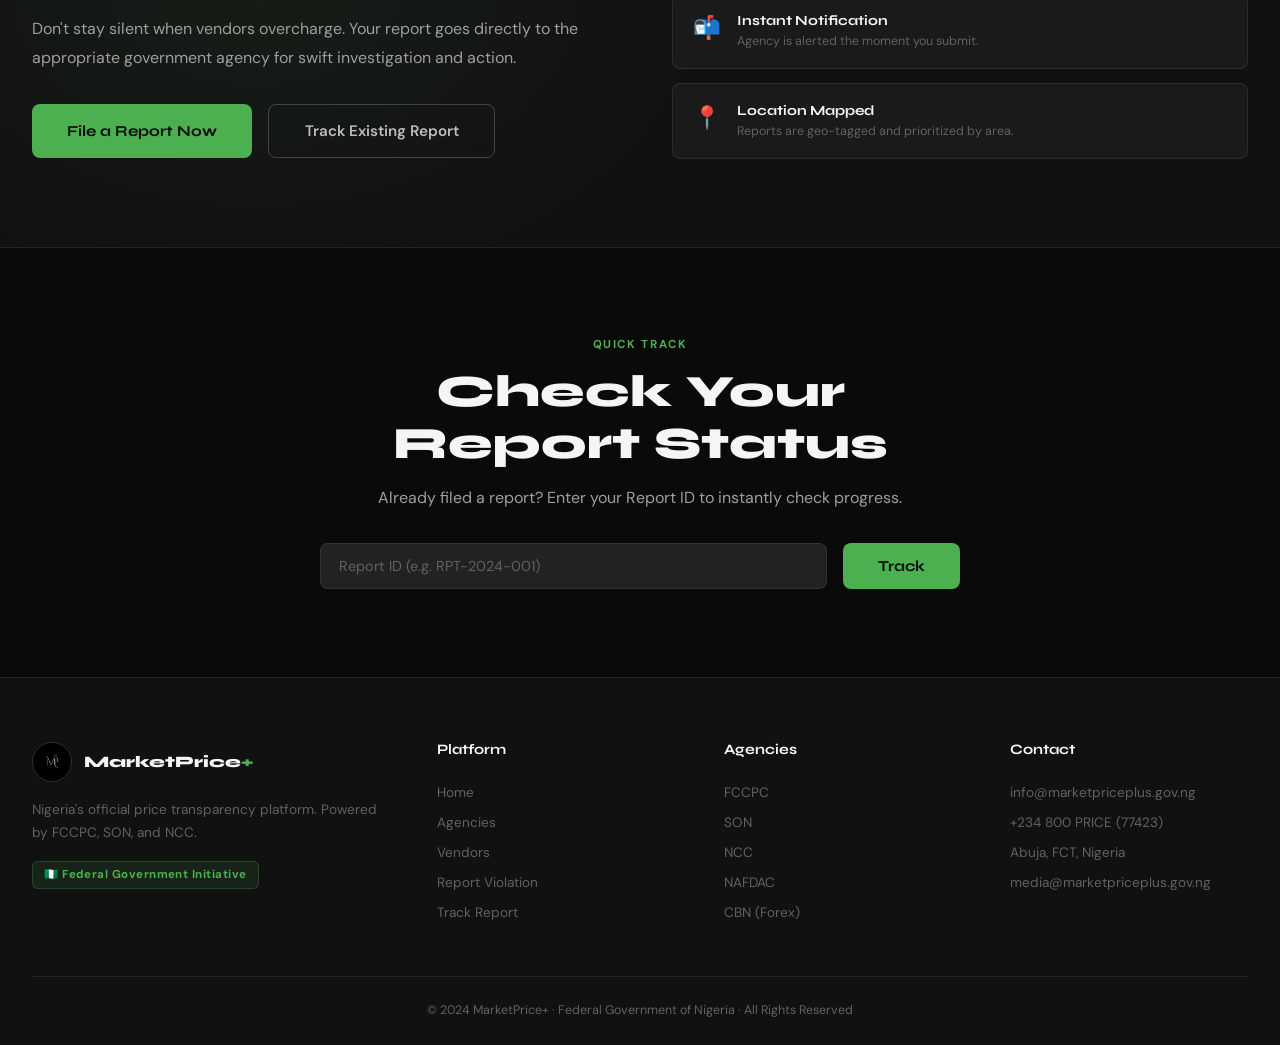
==== commit 2e57c408: "Add files via upload" ====
--- a/index.html
+++ b/index.html
@@ -7,6 +7,9 @@
   <link rel="preconnect" href="https://fonts.googleapis.com">
   <link rel="preconnect" href="https://fonts.gstatic.com" crossorigin>
   <link href="https://fonts.googleapis.com/css2?family=Syne:wght@400;600;700;800&family=DM+Sans:ital,wght@0,300;0,400;0,500;1,300&display=swap" rel="stylesheet">
+  <link rel="preconnect" href="https://fonts.googleapis.com">
+<link rel="preconnect" href="https://fonts.gstatic.com" crossorigin>
+<link href="https://fonts.googleapis.com/css2?family=Montserrat:ital,wght@0,100..900;1,100..900&display=swap" rel="stylesheet">
   <link rel="stylesheet" href="styles.css" />
   <style>
   /* ── HERO ── */
@@ -37,7 +40,7 @@
     font-size: .78rem; font-weight: 700; letter-spacing: .06em; text-transform: uppercase;
     margin-bottom: 2.5rem;
   }
-  .hero__h1 { font-size: clamp(3rem,8vw,6.5rem); font-weight: 800; color: var(--white); margin-bottom: 1.5rem; line-height: 1.0; font-family: 'Times New Roman'; }
+  .hero__h1 { font-size: clamp(3rem,8vw,6.5rem); font-weight: 800; color: var(--white); margin-bottom: 1.5rem; line-height: 1.0; font-family: 'Times New Roman', Times, serif; }
   .hero__h1 .accent        { color: var(--green); }
   .hero__h1 .accent-silver { color: var(--silver-light); }
   .hero__p  { font-size: 1.15rem; color: var(--silver); max-width: 520px; margin: 0 auto 2.5rem; line-height: 1.8; }
@@ -70,13 +73,14 @@
       <a href="login.html"    class="navbar__cta">Login / Register</a>
     </div>
   </div>
+
+  
 </nav>
 
 <!-- HERO -->
 <section class="hero">
   <div class="hero__overlay"></div>
   <div class="hero__content">
-    <div class="hero__badge">&#127475;&#127468; Official Government Platform &middot; FCCPC &middot; SON &middot; NCC</div>
     <h1 class="hero__h1">Know The <span class="accent">Real Price</span><br><span class="accent-silver">Before You Buy</span></h1>
     <p class="hero__p">MarketPrice+ is Nigeria's official platform for verified market prices, consumer protection, and price violation reporting.</p>
     <div class="hero__actions">
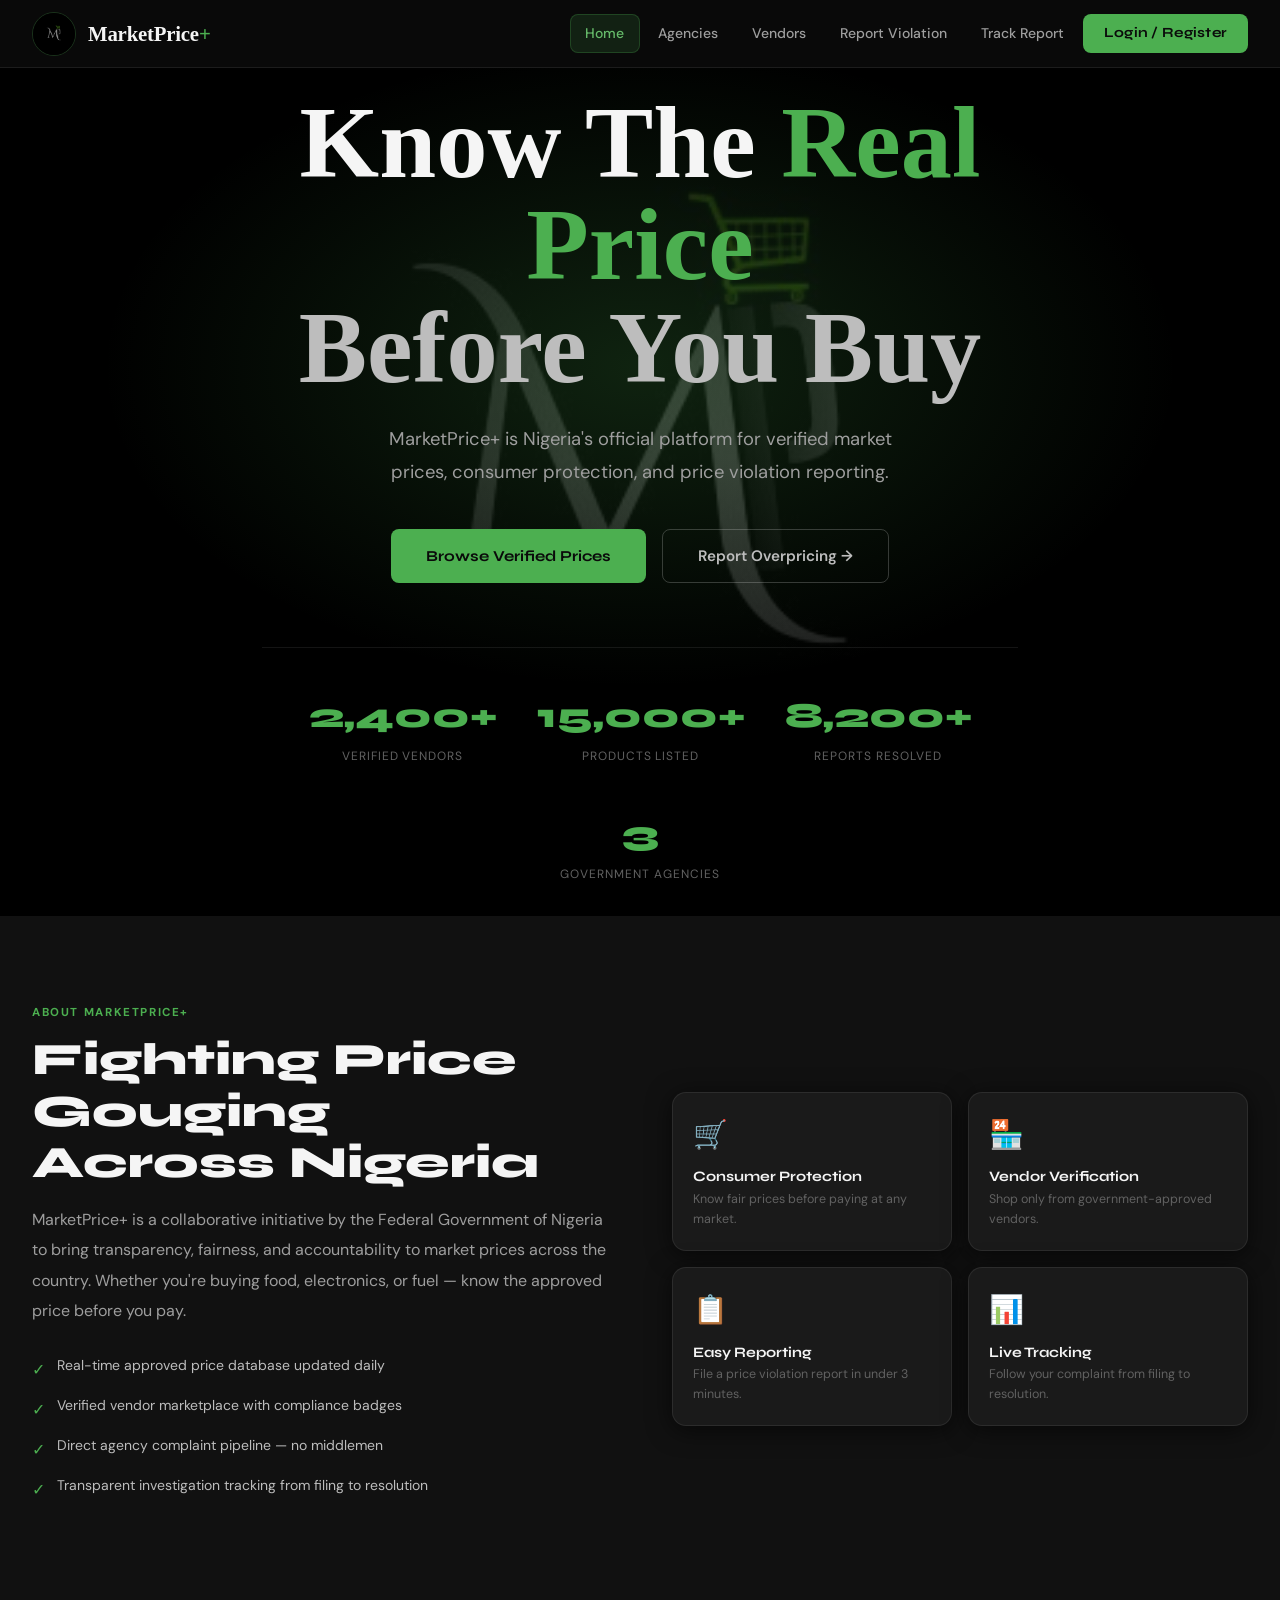
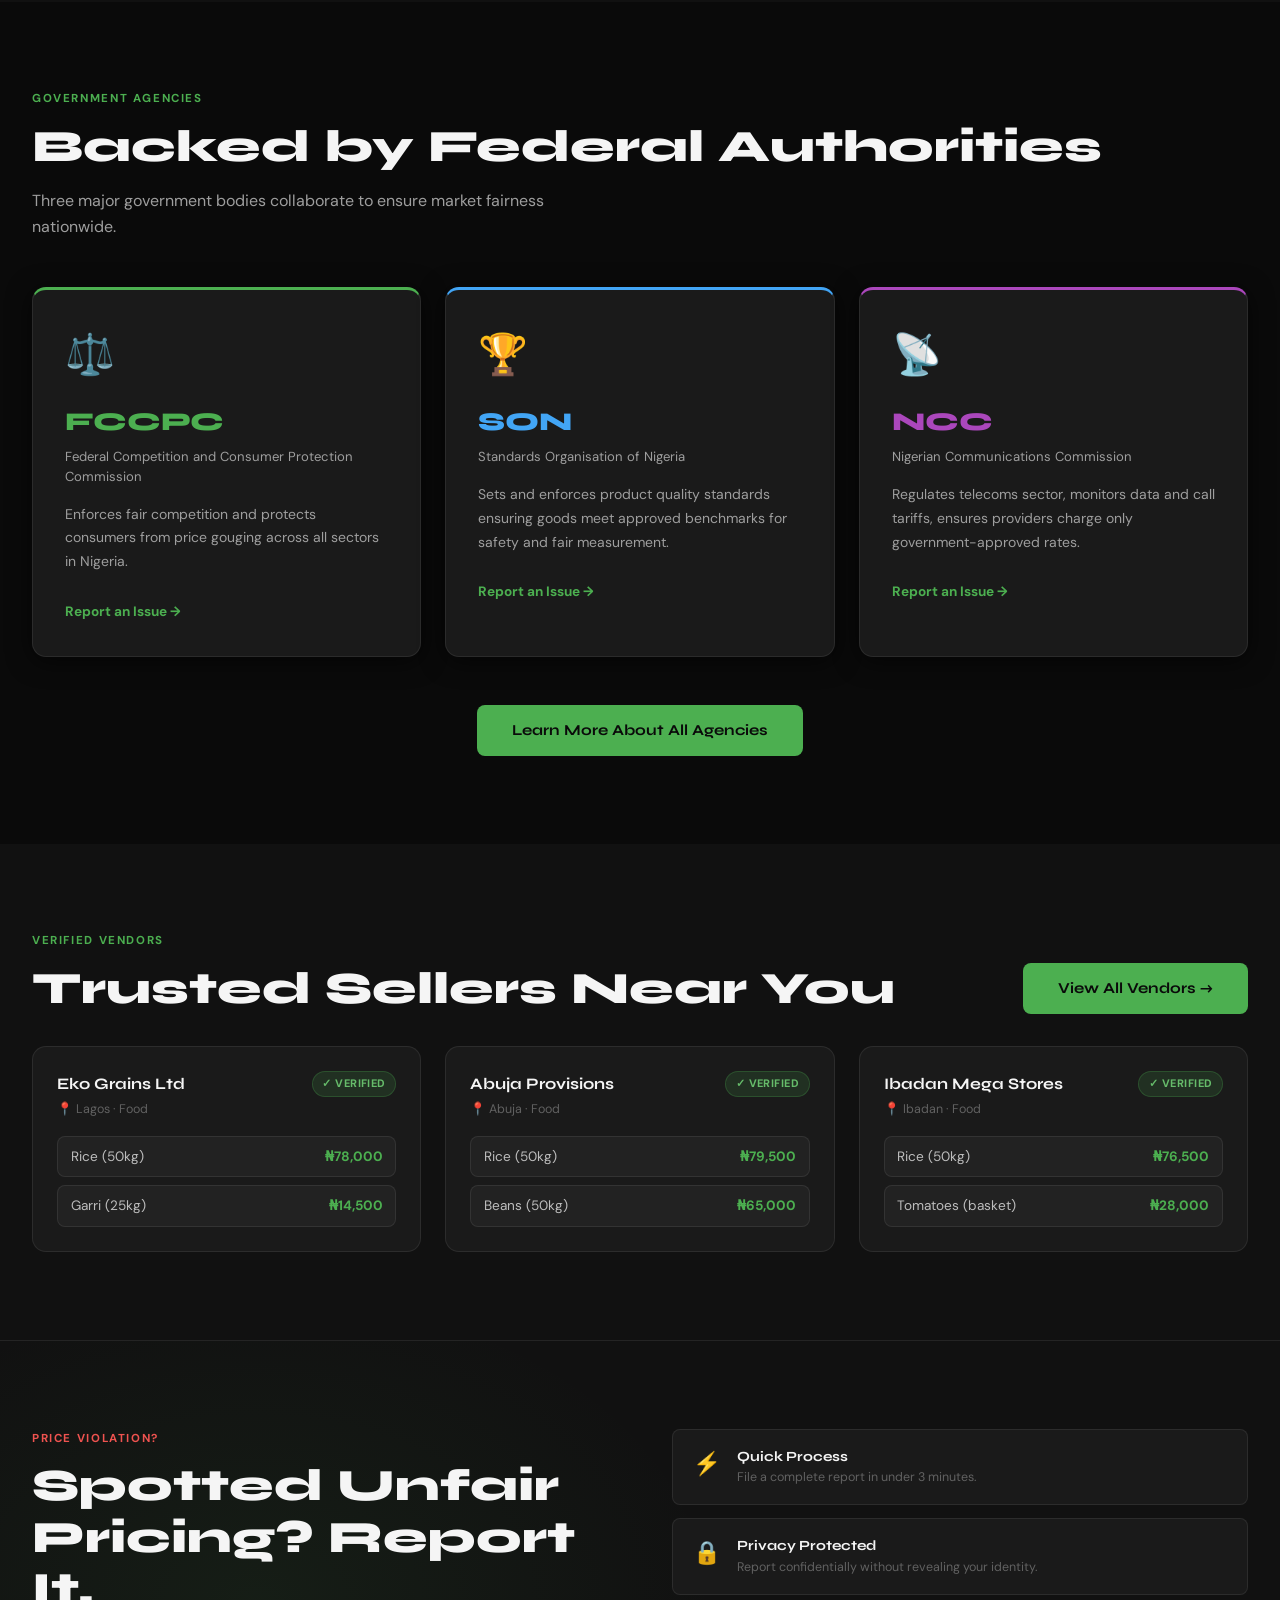
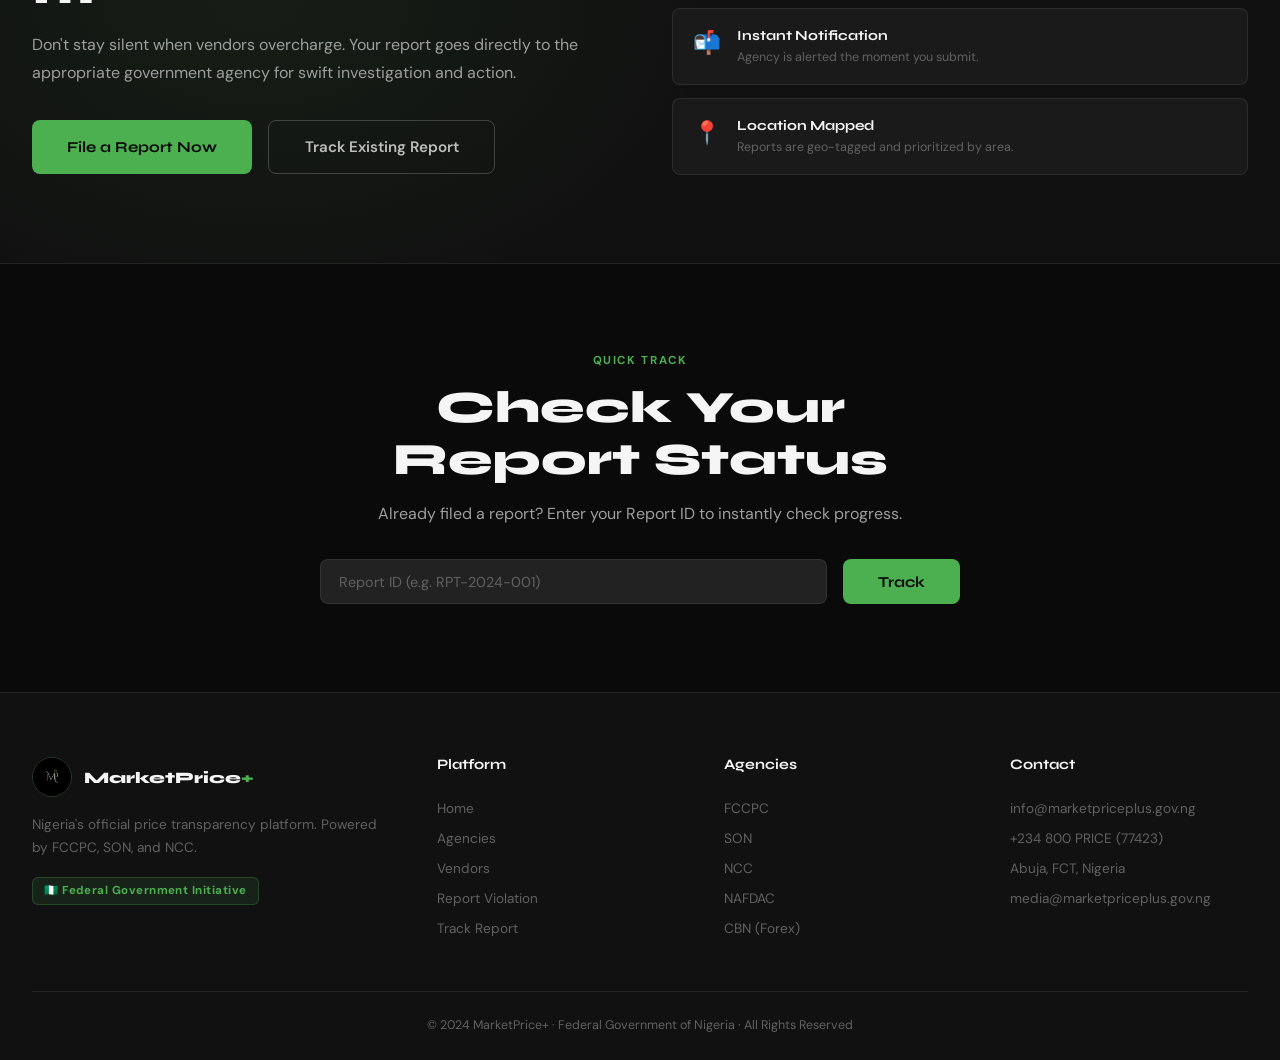
==== commit 395c7779: "Update index.html" ====
--- a/index.html
+++ b/index.html
@@ -40,7 +40,7 @@
     font-size: .78rem; font-weight: 700; letter-spacing: .06em; text-transform: uppercase;
     margin-bottom: 2.5rem;
   }
-  .hero__h1 { font-size: clamp(3rem,8vw,6.5rem); font-weight: 800; color: var(--white); margin-bottom: 1.5rem; line-height: 1.0; font-family: 'Times New Roman', Times, serif; }
+  .hero__h1 { font-size: clamp(3rem,8vw,6.5rem); font-weight: 800; color: var(--white); margin-bottom: 1.5rem; line-height: 1.0; font-family: 'Times New Roman', Times, serif; margin-top: 60px;}
   .hero__h1 .accent        { color: var(--green); }
   .hero__h1 .accent-silver { color: var(--silver-light); }
   .hero__p  { font-size: 1.15rem; color: var(--silver); max-width: 520px; margin: 0 auto 2.5rem; line-height: 1.8; }
--- a/styles.css
+++ b/styles.css
@@ -116,7 +116,7 @@
 }
 
 .navbar__logo-text {
-  font-family: 'Syne', sans-serif;
+  font-family: 'Times New Roman', Times, serif;
   font-weight: 800;
   font-size: 1.3rem;
   color: var(--white);
@@ -651,4 +651,13 @@
   .navbar__link:not(.navbar__cta) { display: none; }
   .hero__h1     { font-size: 2.8rem !important; }
   .hero__stats  { gap: 1.5rem; }
-}
+  .navbar__logo-text{ font-size: 16px;}
+  
+}
+
+@media (max-width: 420px) {
+  .navbar__cta{
+  padding: 5px 15px;
+  font-size: 10px;
+}
+}
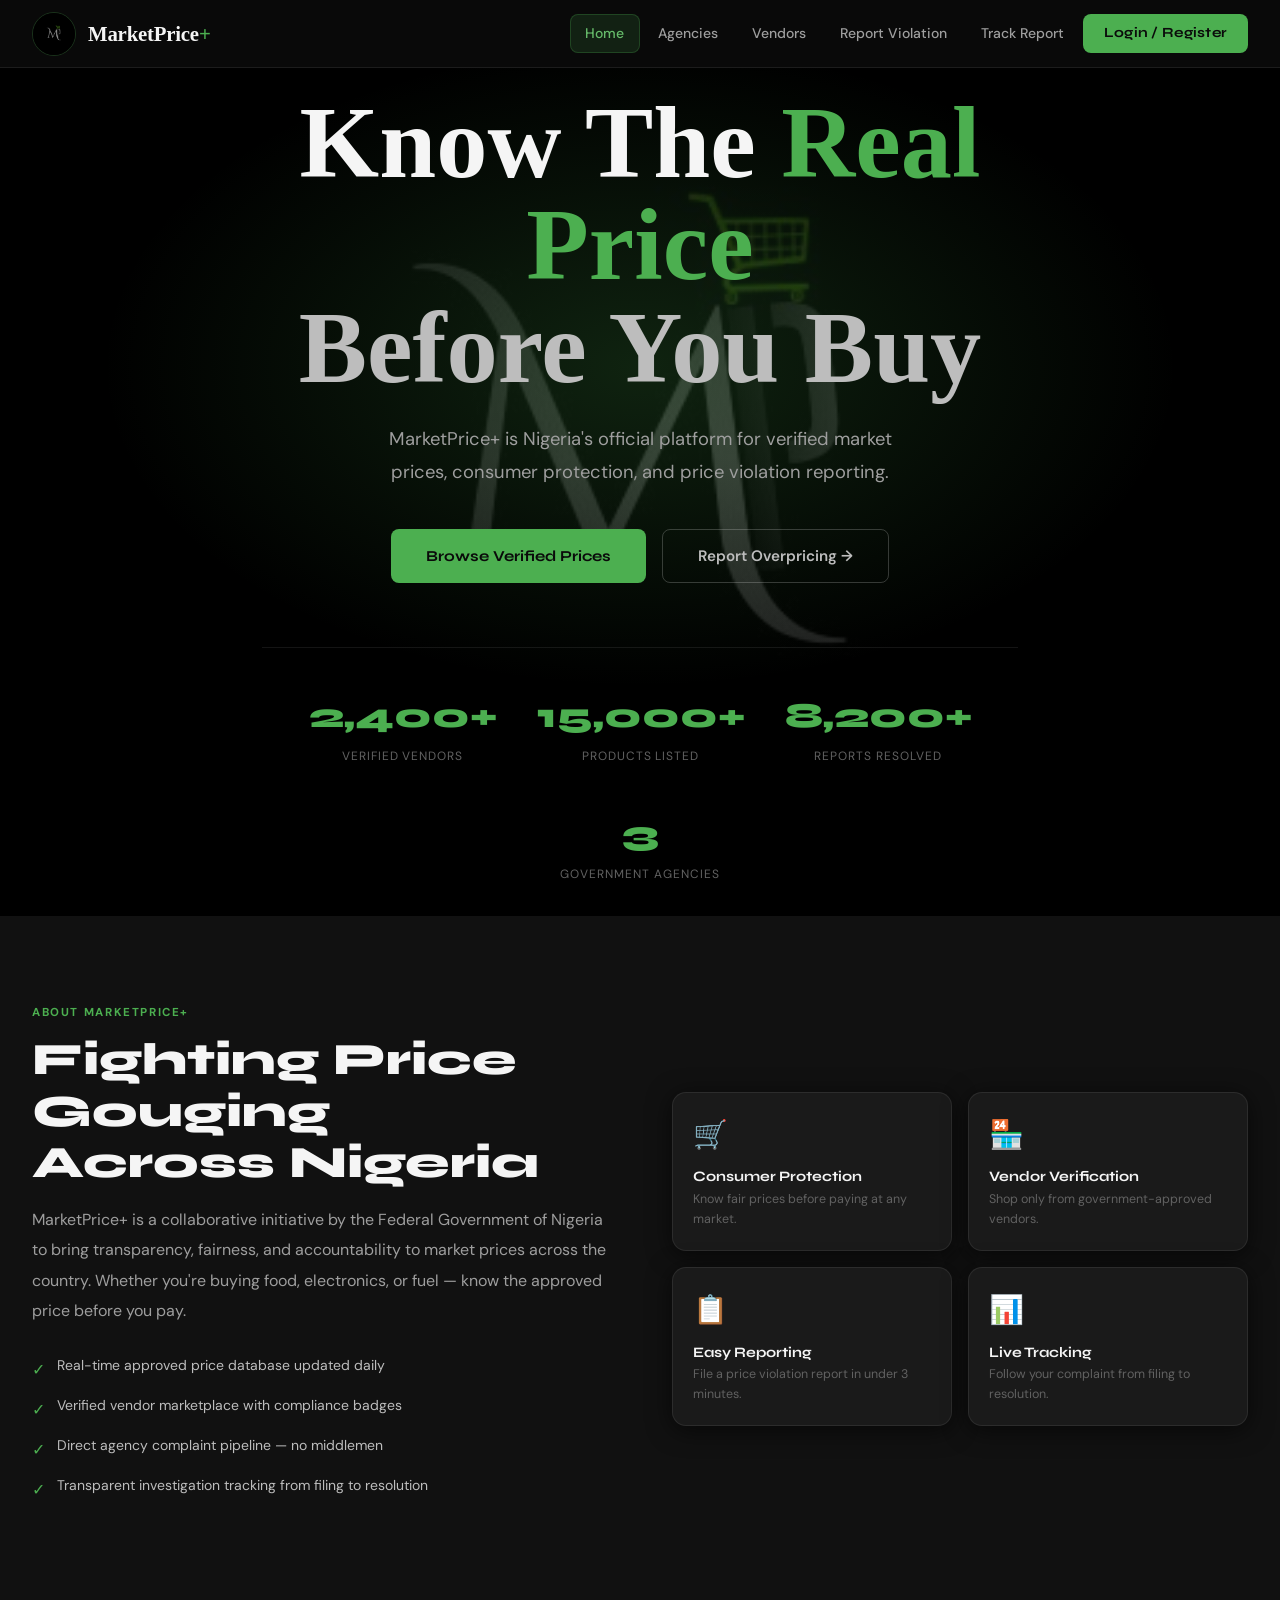
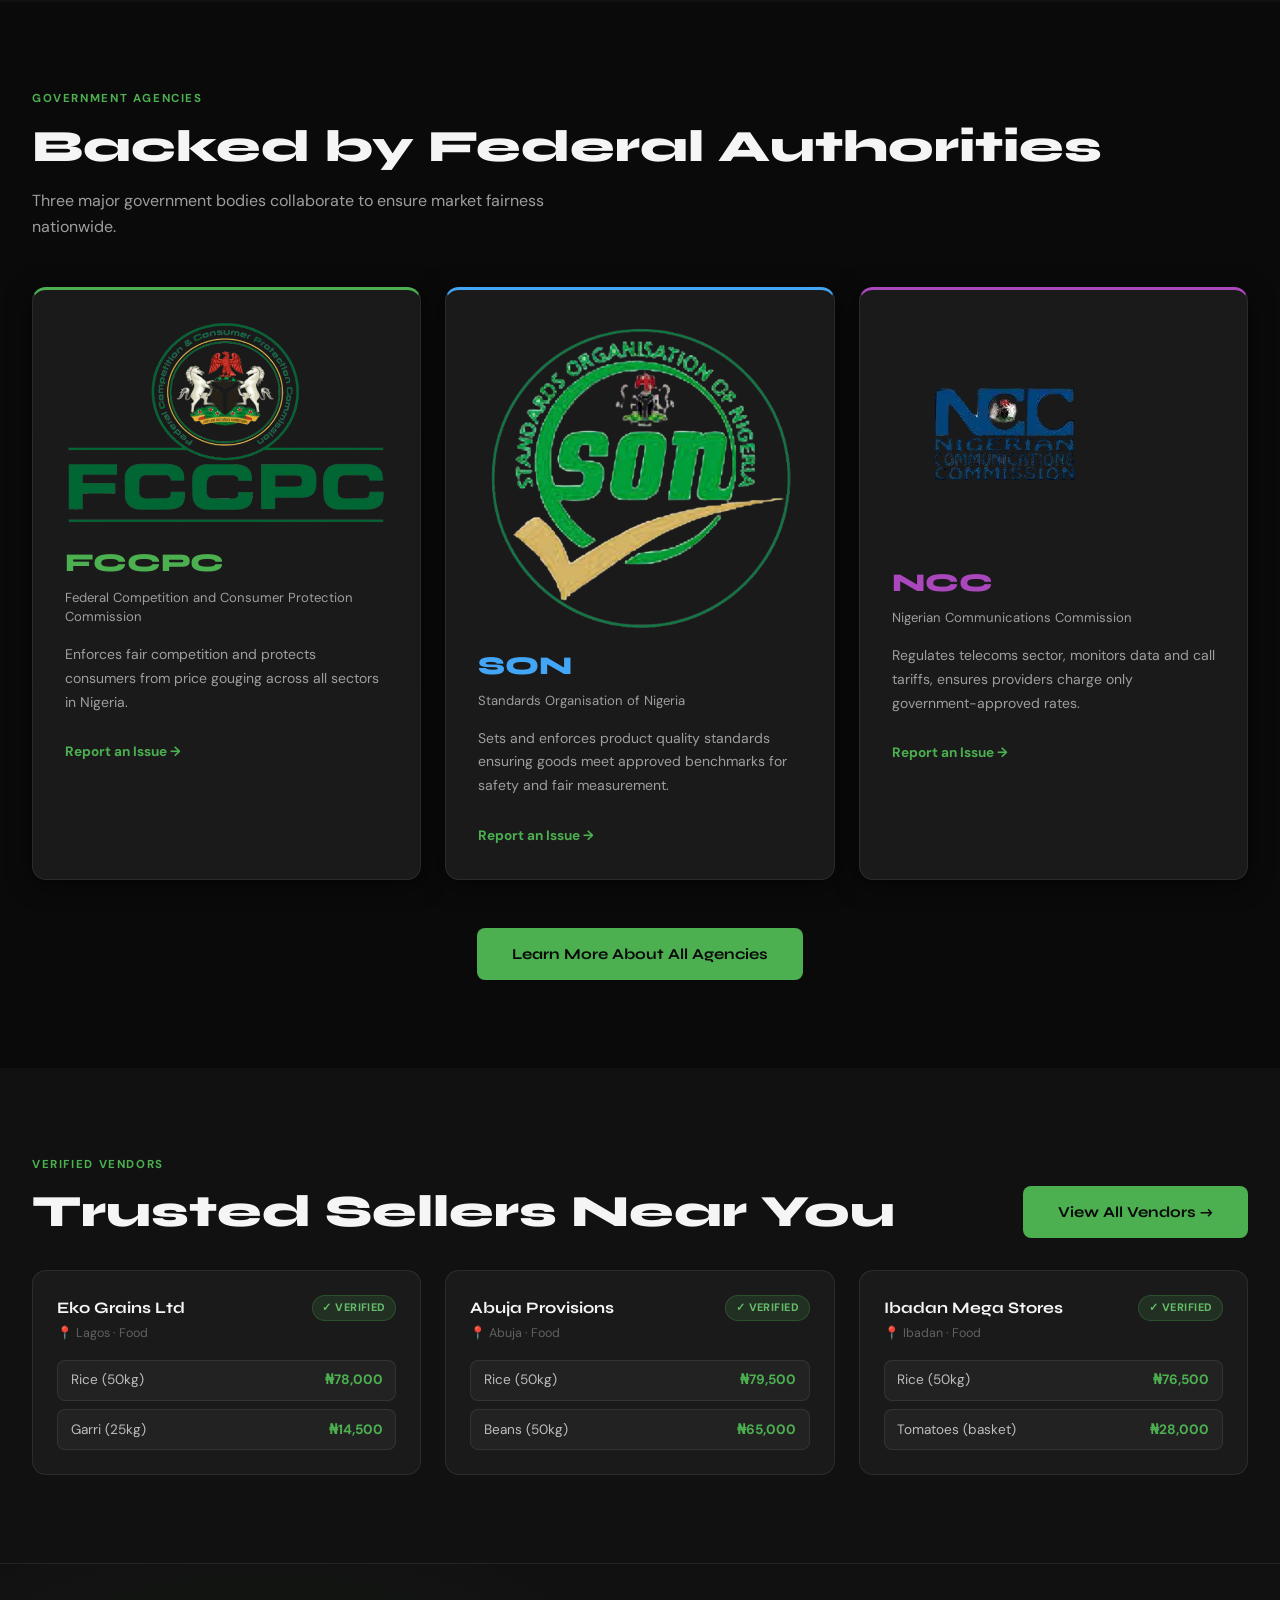
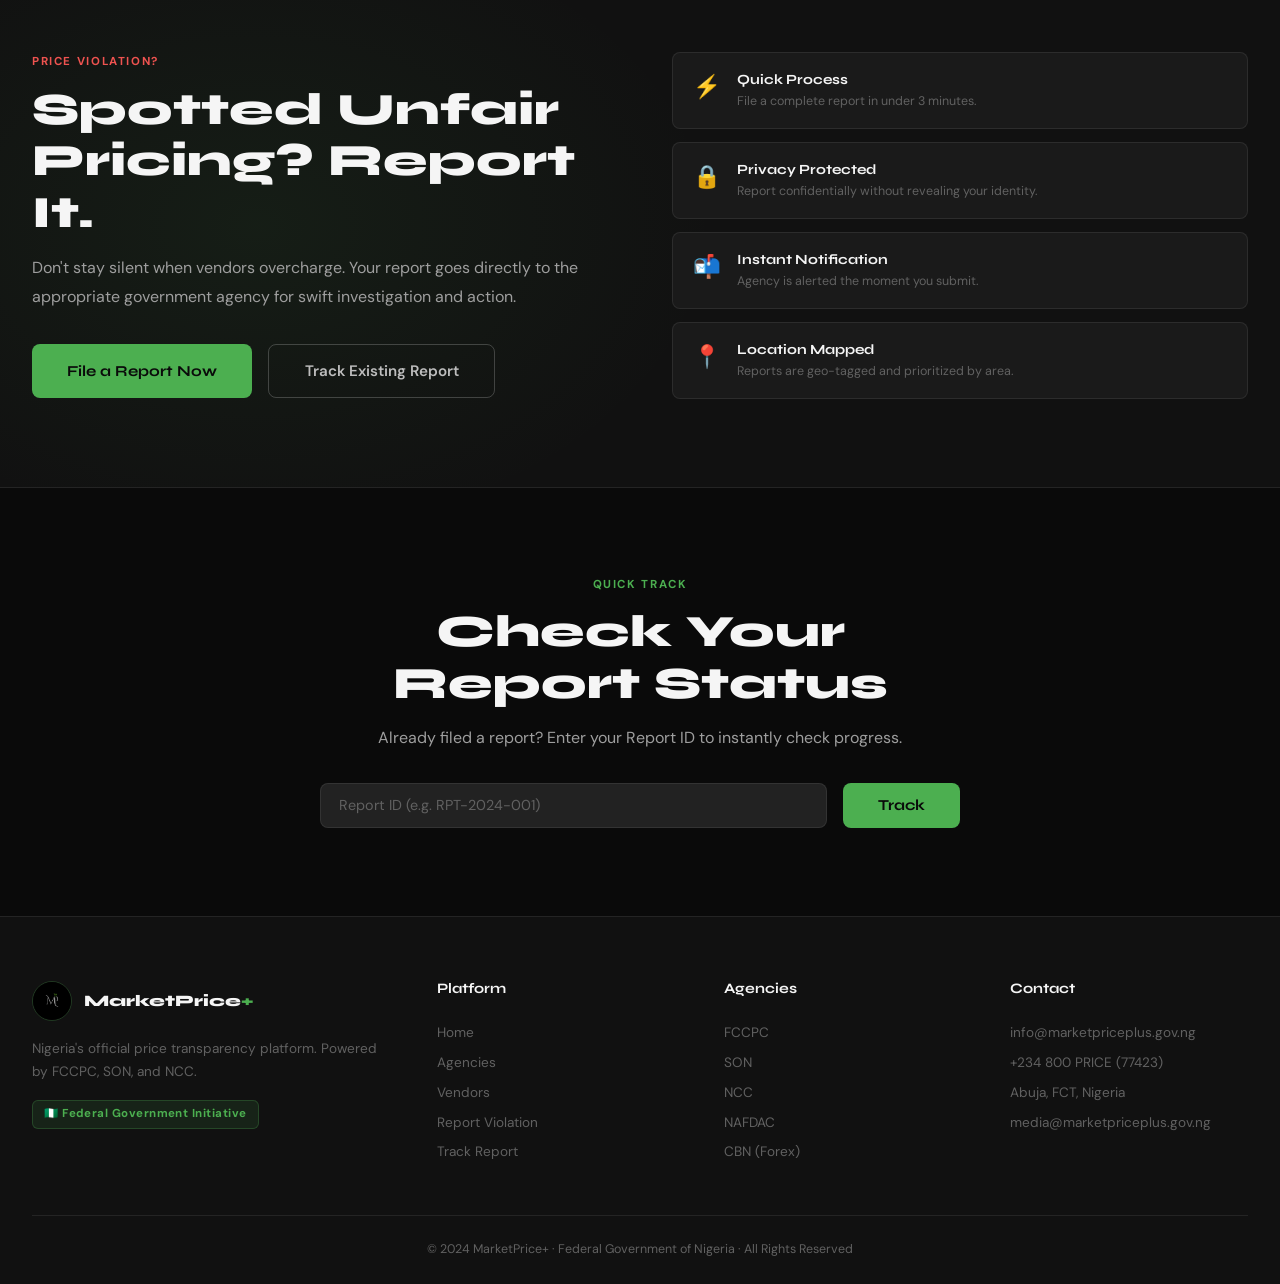
==== commit 6fbf197c: "Update index.html" ====
--- a/index.html
+++ b/index.html
@@ -127,21 +127,21 @@
     <p class="section__sub">Three major government bodies collaborate to ensure market fairness nationwide.</p>
     <div class="grid-3 mt-3">
       <article class="card agency-card" style="border-top-color:#4CAF50">
-        <div class="agency-card__icon">&#9878;&#65039;</div>
+        <div class="agency-card__icon"><img src="images/fccpc-removebg-preview.png" alt=""></div>
         <div class="agency-card__short" style="color:#4CAF50">FCCPC</div>
         <p class="agency-card__name">Federal Competition and Consumer Protection Commission</p>
         <p class="agency-card__role">Enforces fair competition and protects consumers from price gouging across all sectors in Nigeria.</p>
         <a href="report.html" class="agency-card__link">Report an Issue &rarr;</a>
       </article>
       <article class="card agency-card" style="border-top-color:#42A5F5">
-        <div class="agency-card__icon">&#127942;</div>
+        <div class="agency-card__icon"><img src="images/son_png-removebg-preview.png" alt=""></div>
         <div class="agency-card__short" style="color:#42A5F5">SON</div>
         <p class="agency-card__name">Standards Organisation of Nigeria</p>
         <p class="agency-card__role">Sets and enforces product quality standards ensuring goods meet approved benchmarks for safety and fair measurement.</p>
         <a href="report.html" class="agency-card__link">Report an Issue &rarr;</a>
       </article>
       <article class="card agency-card" style="border-top-color:#AB47BC">
-        <div class="agency-card__icon">&#128225;</div>
+        <div class="agency-card__icon"><img src="images/ncc-removebg-preview.png" alt=""></div>
         <div class="agency-card__short" style="color:#AB47BC">NCC</div>
         <p class="agency-card__name">Nigerian Communications Commission</p>
         <p class="agency-card__role">Regulates telecoms sector, monitors data and call tariffs, ensures providers charge only government-approved rates.</p>
@@ -252,4 +252,4 @@
 </footer>
   <script src="main.js"></script>
 </body>
-</html>+</html>
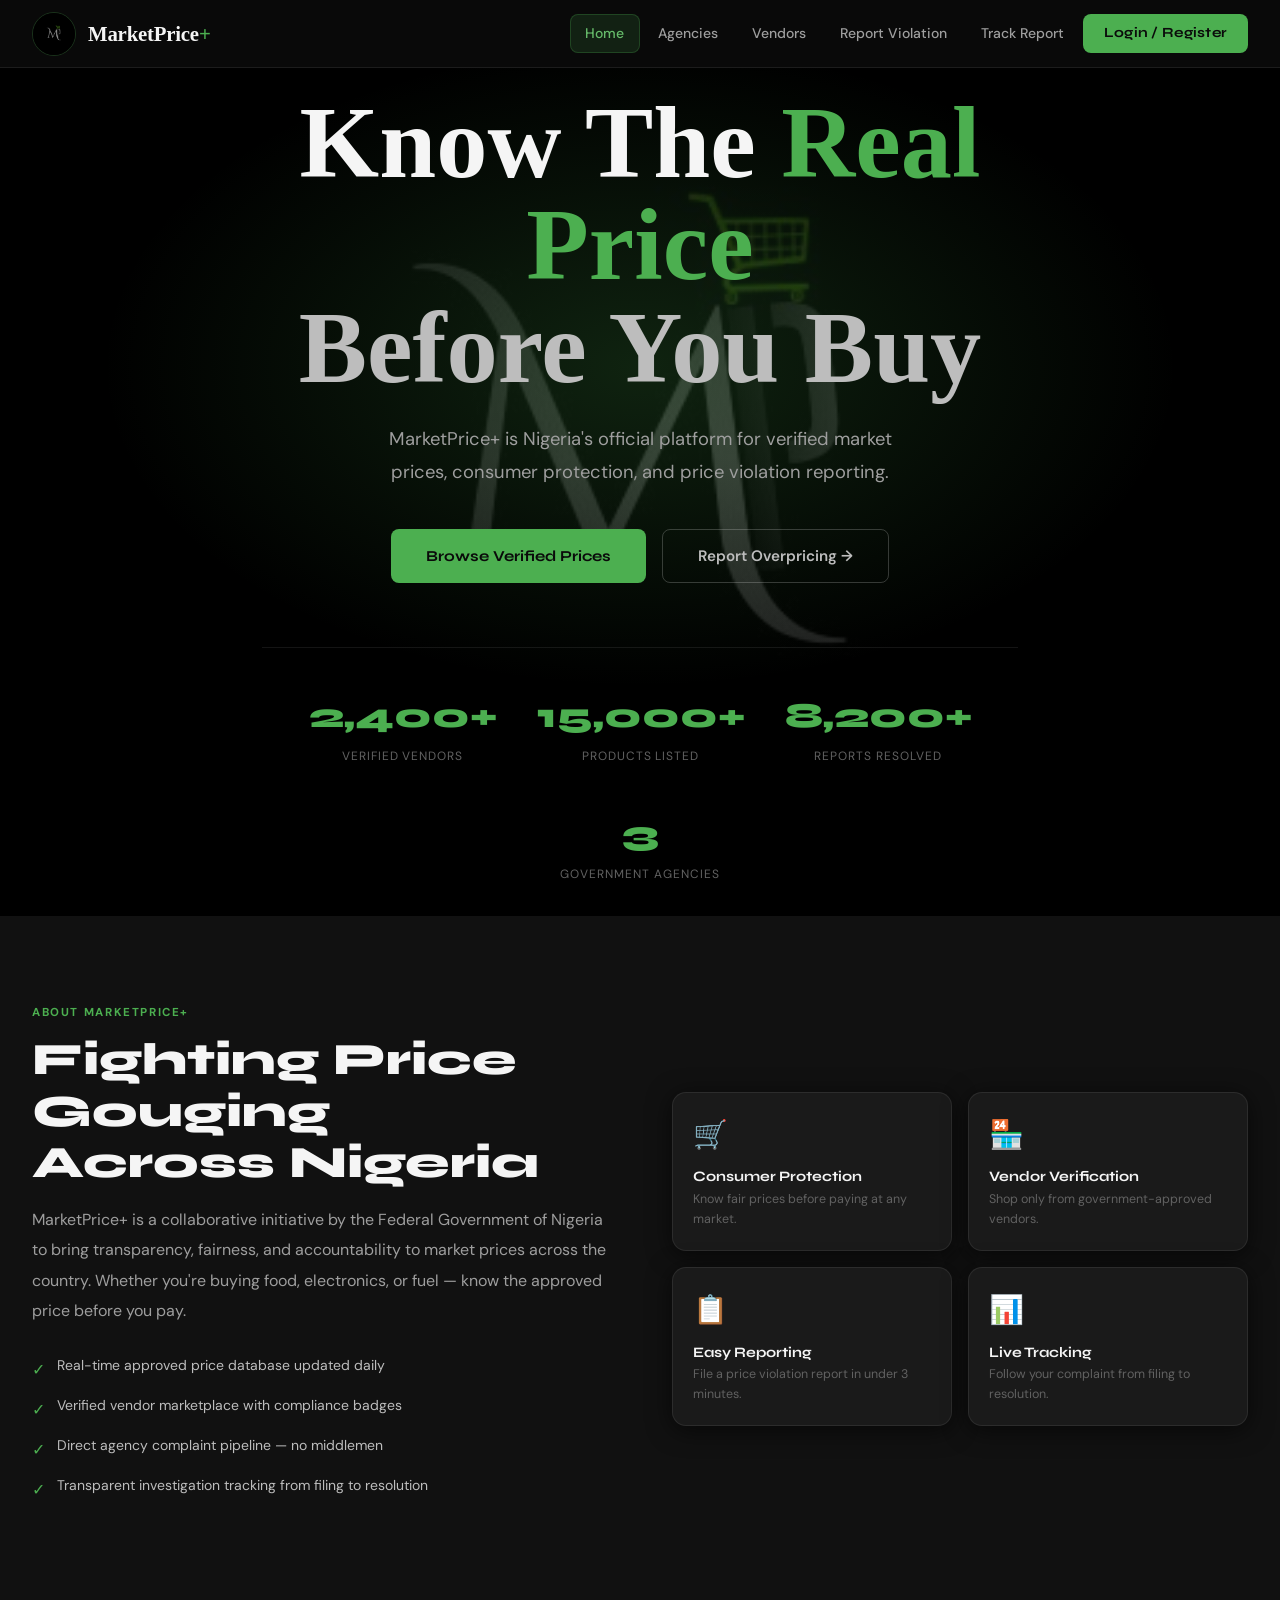
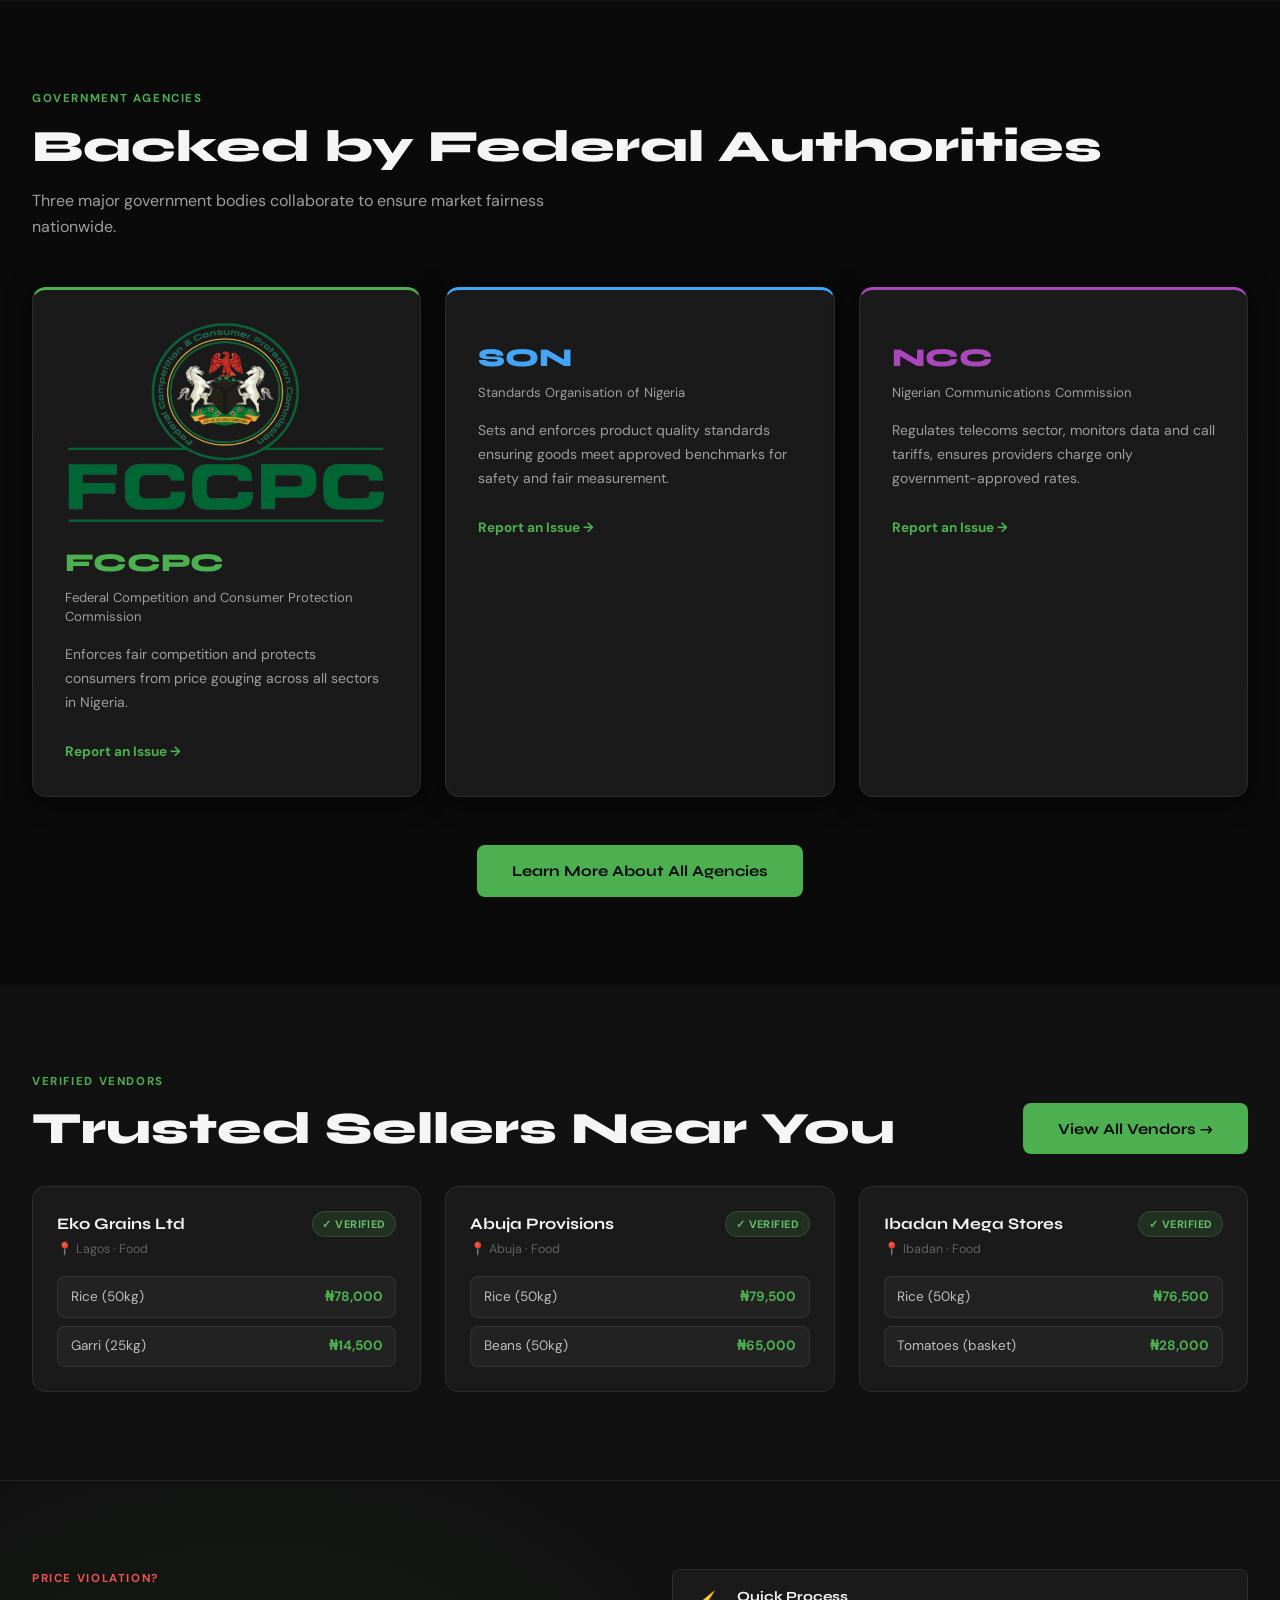
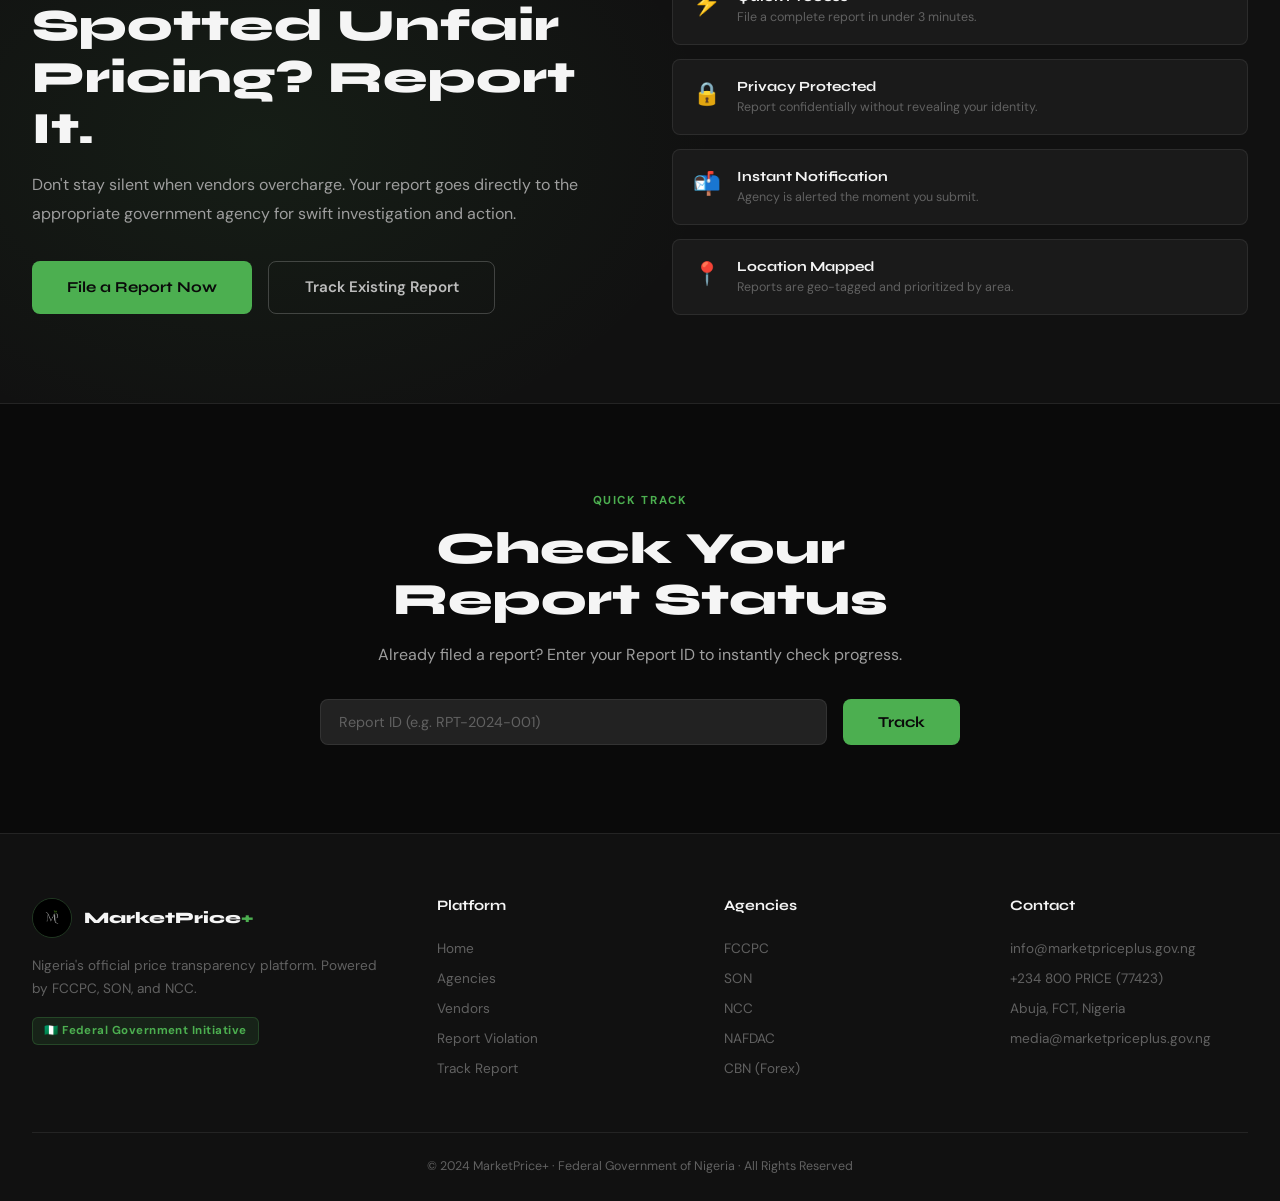
==== commit 3d10911f: "Update index.html" ====
--- a/index.html
+++ b/index.html
@@ -134,14 +134,14 @@
         <a href="report.html" class="agency-card__link">Report an Issue &rarr;</a>
       </article>
       <article class="card agency-card" style="border-top-color:#42A5F5">
-        <div class="agency-card__icon"><img src="images/son_png-removebg-preview.png" alt=""></div>
+        <div class="agency-card__icon"><img src="images/son_png-removebg-preview-Picsart-AiImageEnhancer.png" alt=""></div>
         <div class="agency-card__short" style="color:#42A5F5">SON</div>
         <p class="agency-card__name">Standards Organisation of Nigeria</p>
         <p class="agency-card__role">Sets and enforces product quality standards ensuring goods meet approved benchmarks for safety and fair measurement.</p>
         <a href="report.html" class="agency-card__link">Report an Issue &rarr;</a>
       </article>
       <article class="card agency-card" style="border-top-color:#AB47BC">
-        <div class="agency-card__icon"><img src="images/ncc-removebg-preview.png" alt=""></div>
+        <div class="agency-card__icon"><img src="images/ncc-removebg-preview-Picsart-AiImageEnhancer.png" alt=""></div>
         <div class="agency-card__short" style="color:#AB47BC">NCC</div>
         <p class="agency-card__name">Nigerian Communications Commission</p>
         <p class="agency-card__role">Regulates telecoms sector, monitors data and call tariffs, ensures providers charge only government-approved rates.</p>
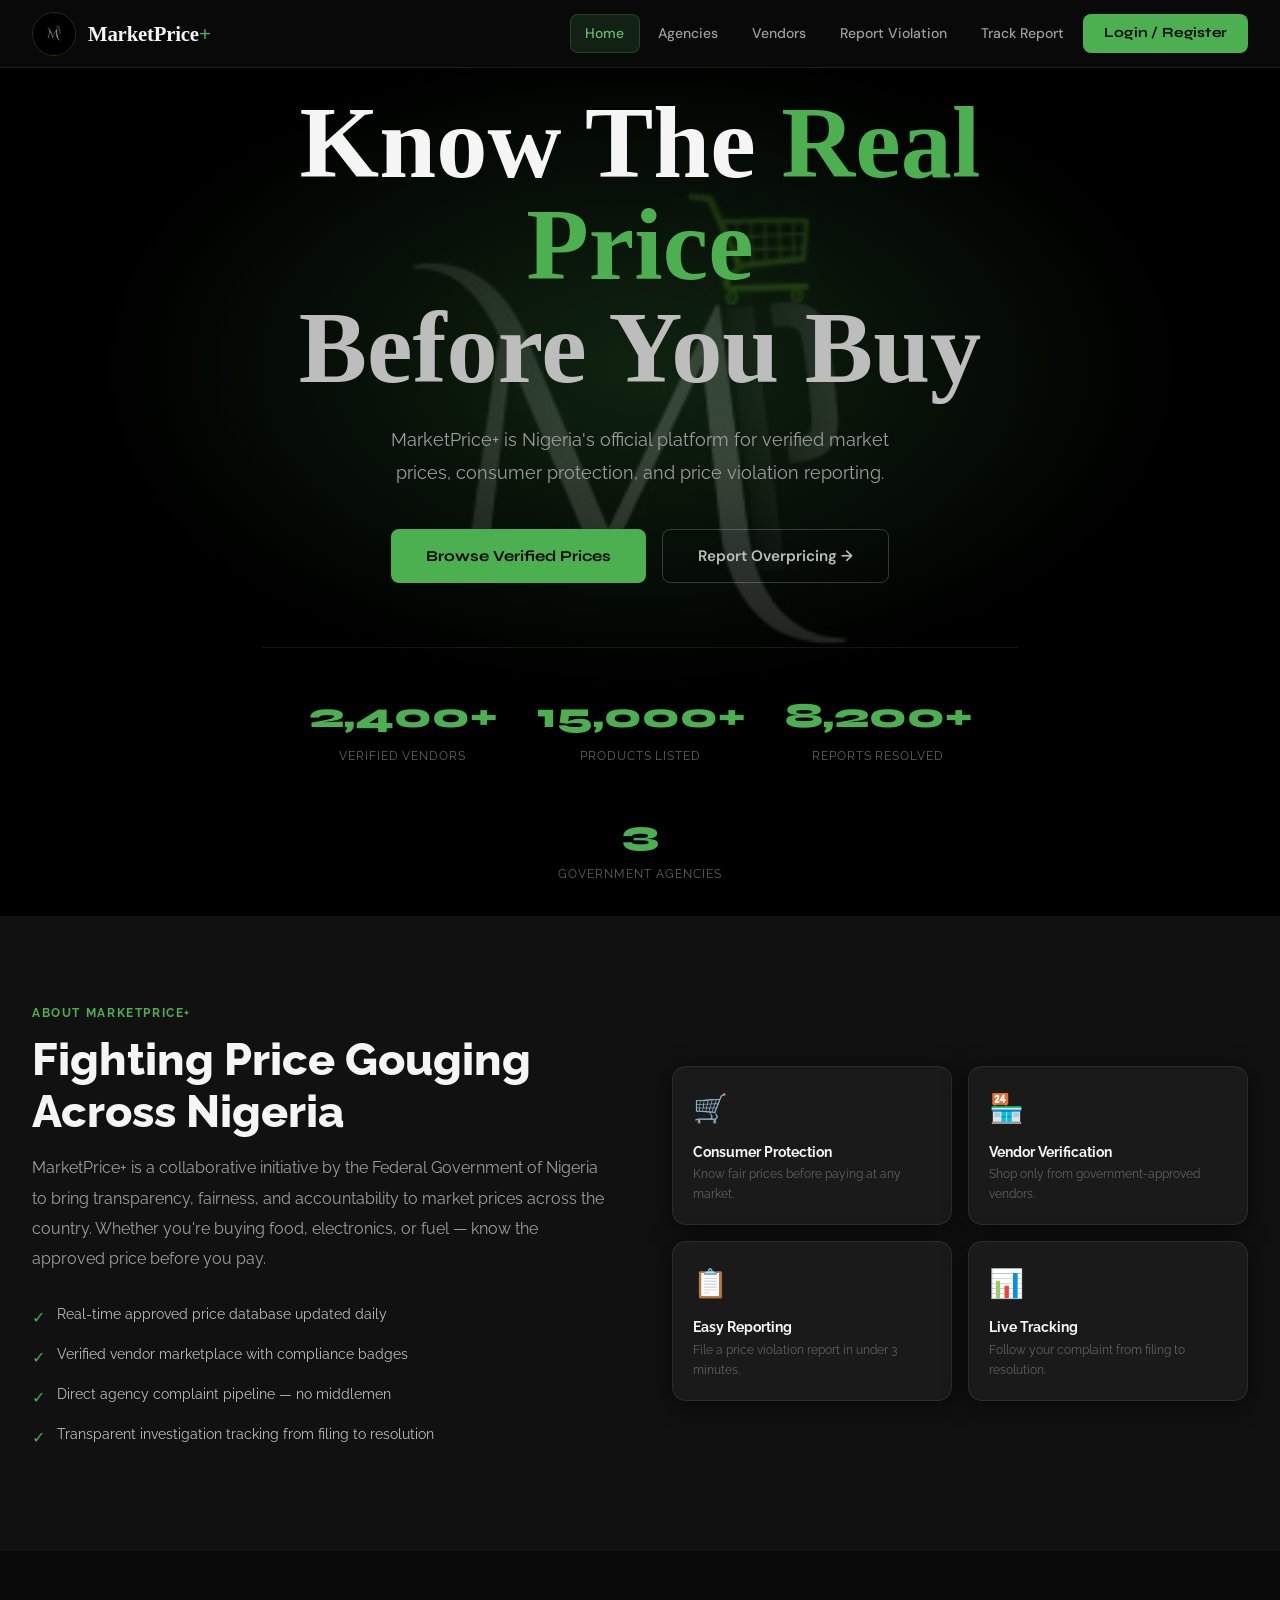
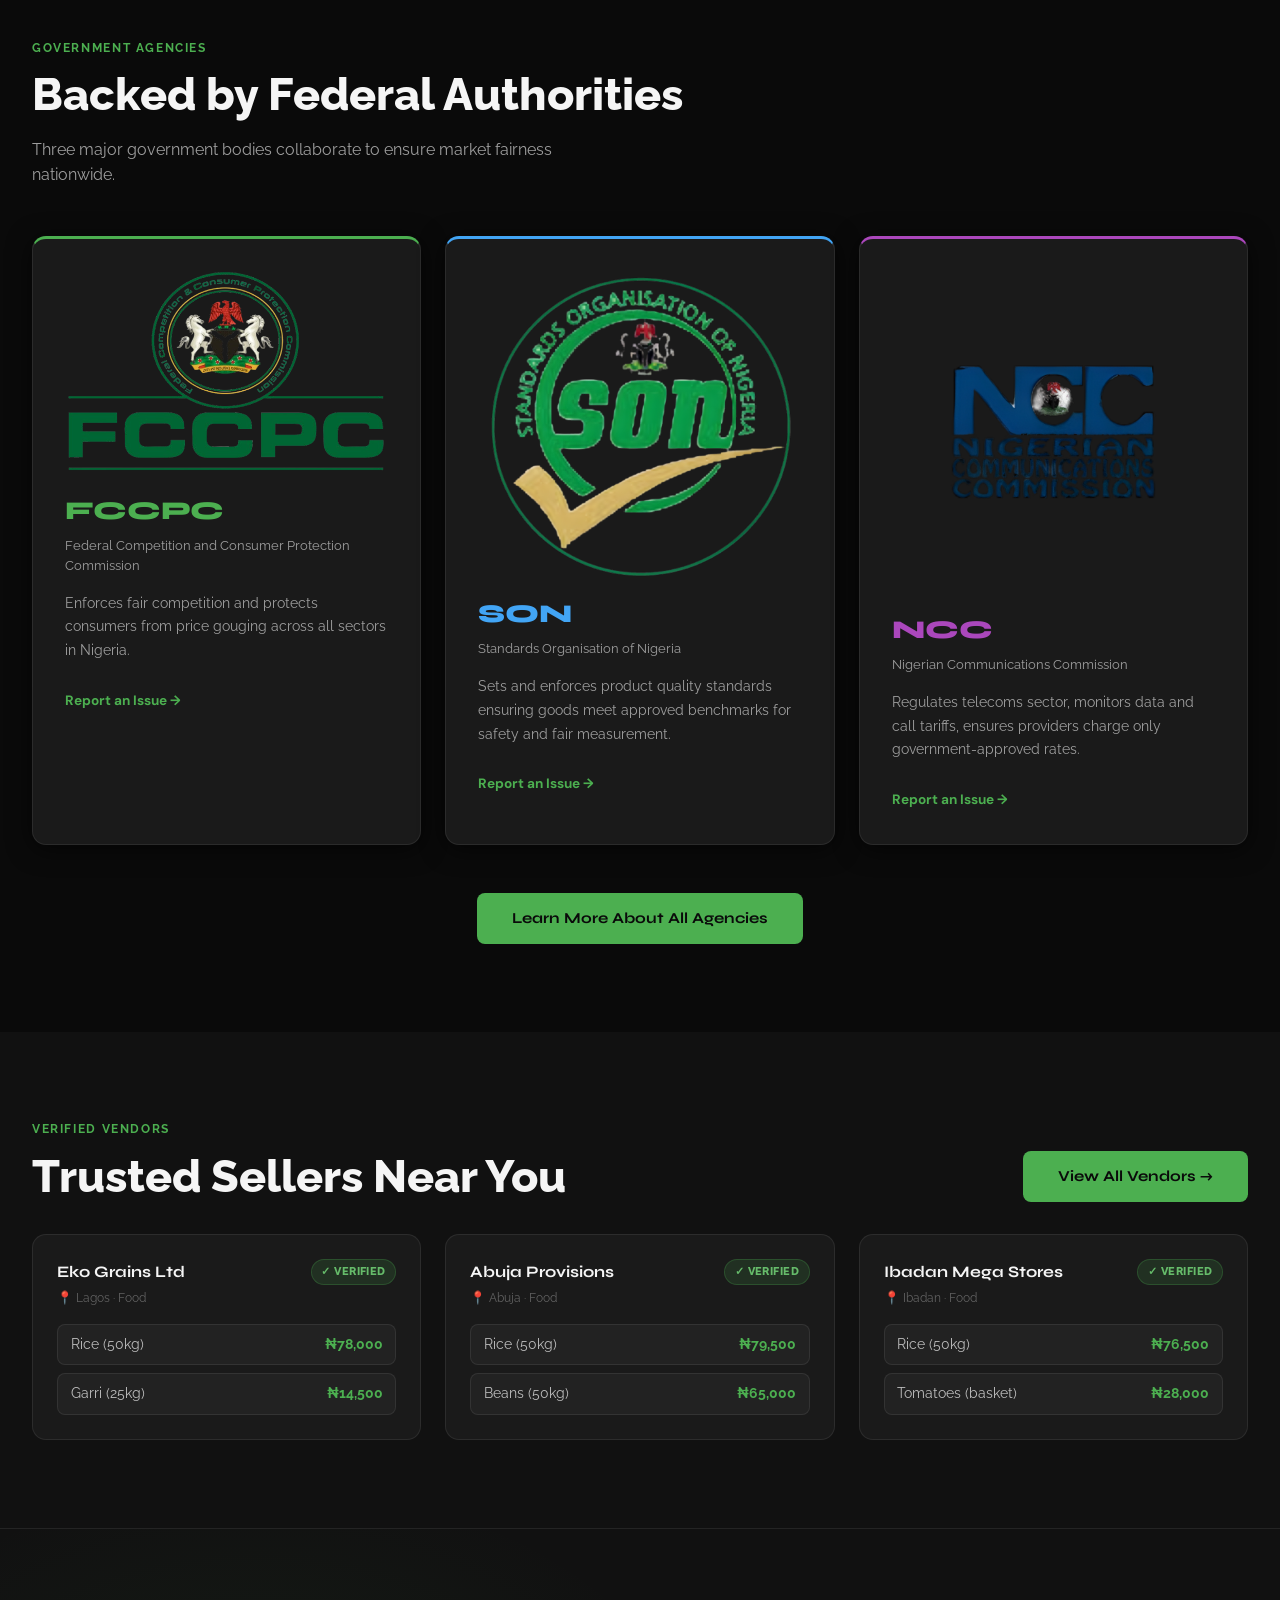
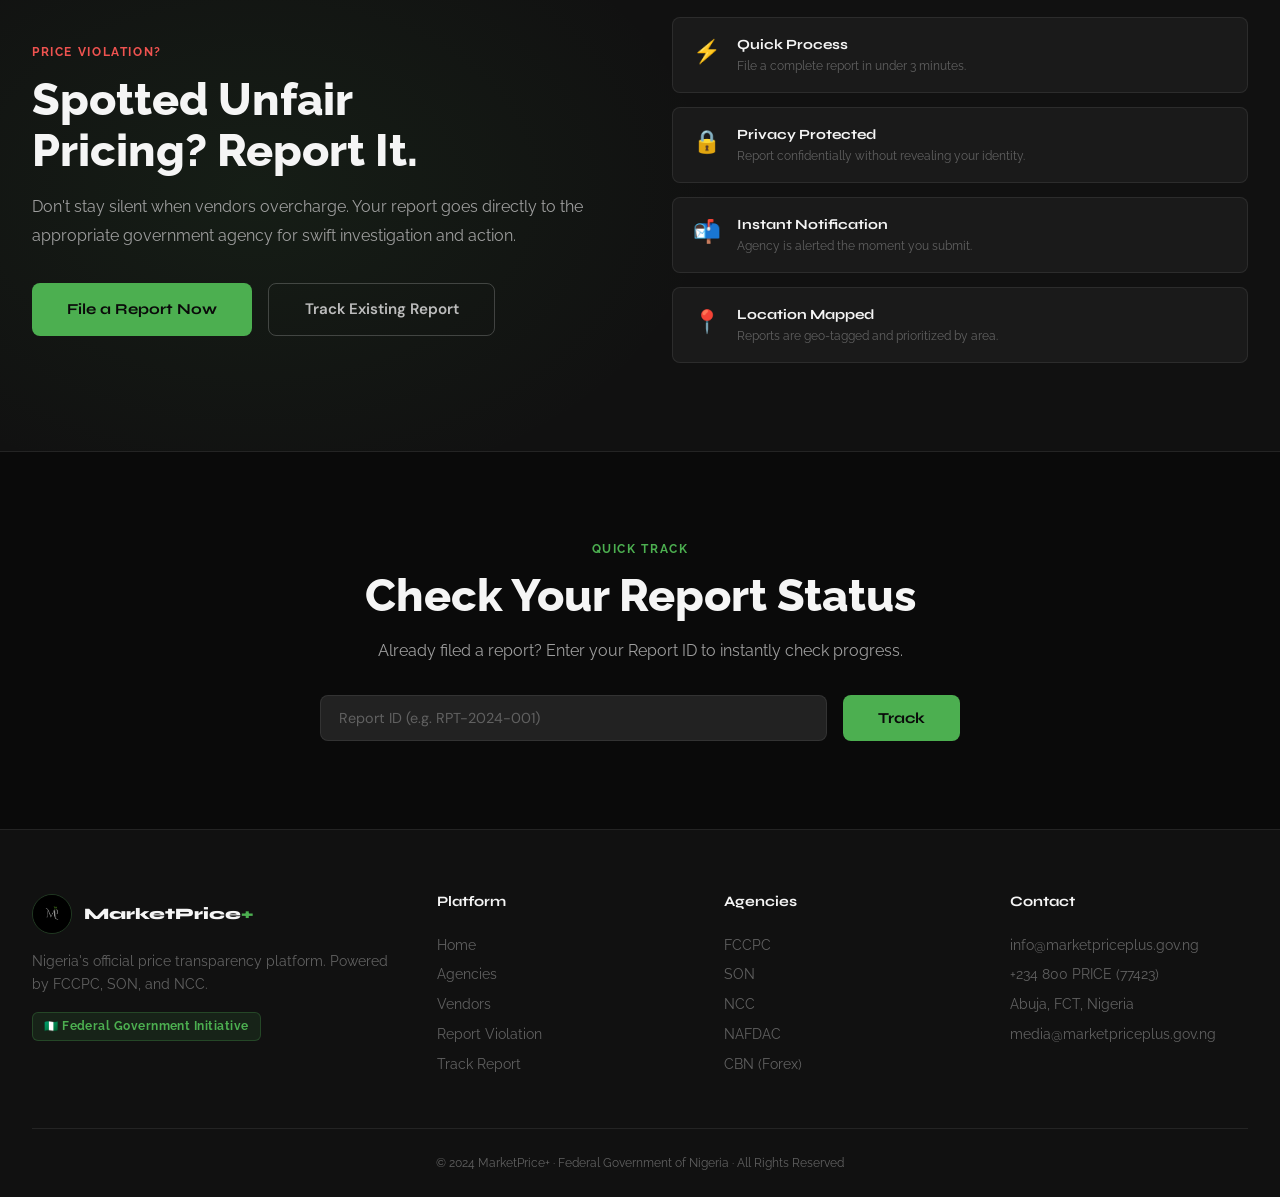
==== commit 6b54df1a: "Add Raleway font and preconnect links to index.html Added additional font links for Raleway and prec" ====
--- a/index.html
+++ b/index.html
@@ -10,6 +10,9 @@
   <link rel="preconnect" href="https://fonts.googleapis.com">
 <link rel="preconnect" href="https://fonts.gstatic.com" crossorigin>
 <link href="https://fonts.googleapis.com/css2?family=Montserrat:ital,wght@0,100..900;1,100..900&display=swap" rel="stylesheet">
+<link rel="preconnect" href="https://fonts.googleapis.com">
+<link rel="preconnect" href="https://fonts.gstatic.com" crossorigin>
+<link href="https://fonts.googleapis.com/css2?family=Raleway:ital,wght@0,100..900;1,100..900&display=swap" rel="stylesheet">
   <link rel="stylesheet" href="styles.css" />
   <style>
   /* ── HERO ── */
--- a/styles.css
+++ b/styles.css
@@ -44,7 +44,7 @@
 }
 
 body {
-  font-family: 'DM Sans', sans-serif;
+  font-family: 'raleway', sans-serif;
   background-color: var(--black);
   color: var(--white);
   line-height: 1.6;
@@ -52,7 +52,7 @@
 }
 
 h1, h2, h3, h4, h5, h6 {
-  font-family: 'Syne', sans-serif;
+  font-family: 'raleway', sans-serif;
   line-height: 1.15;
   color: var(--white);
 }
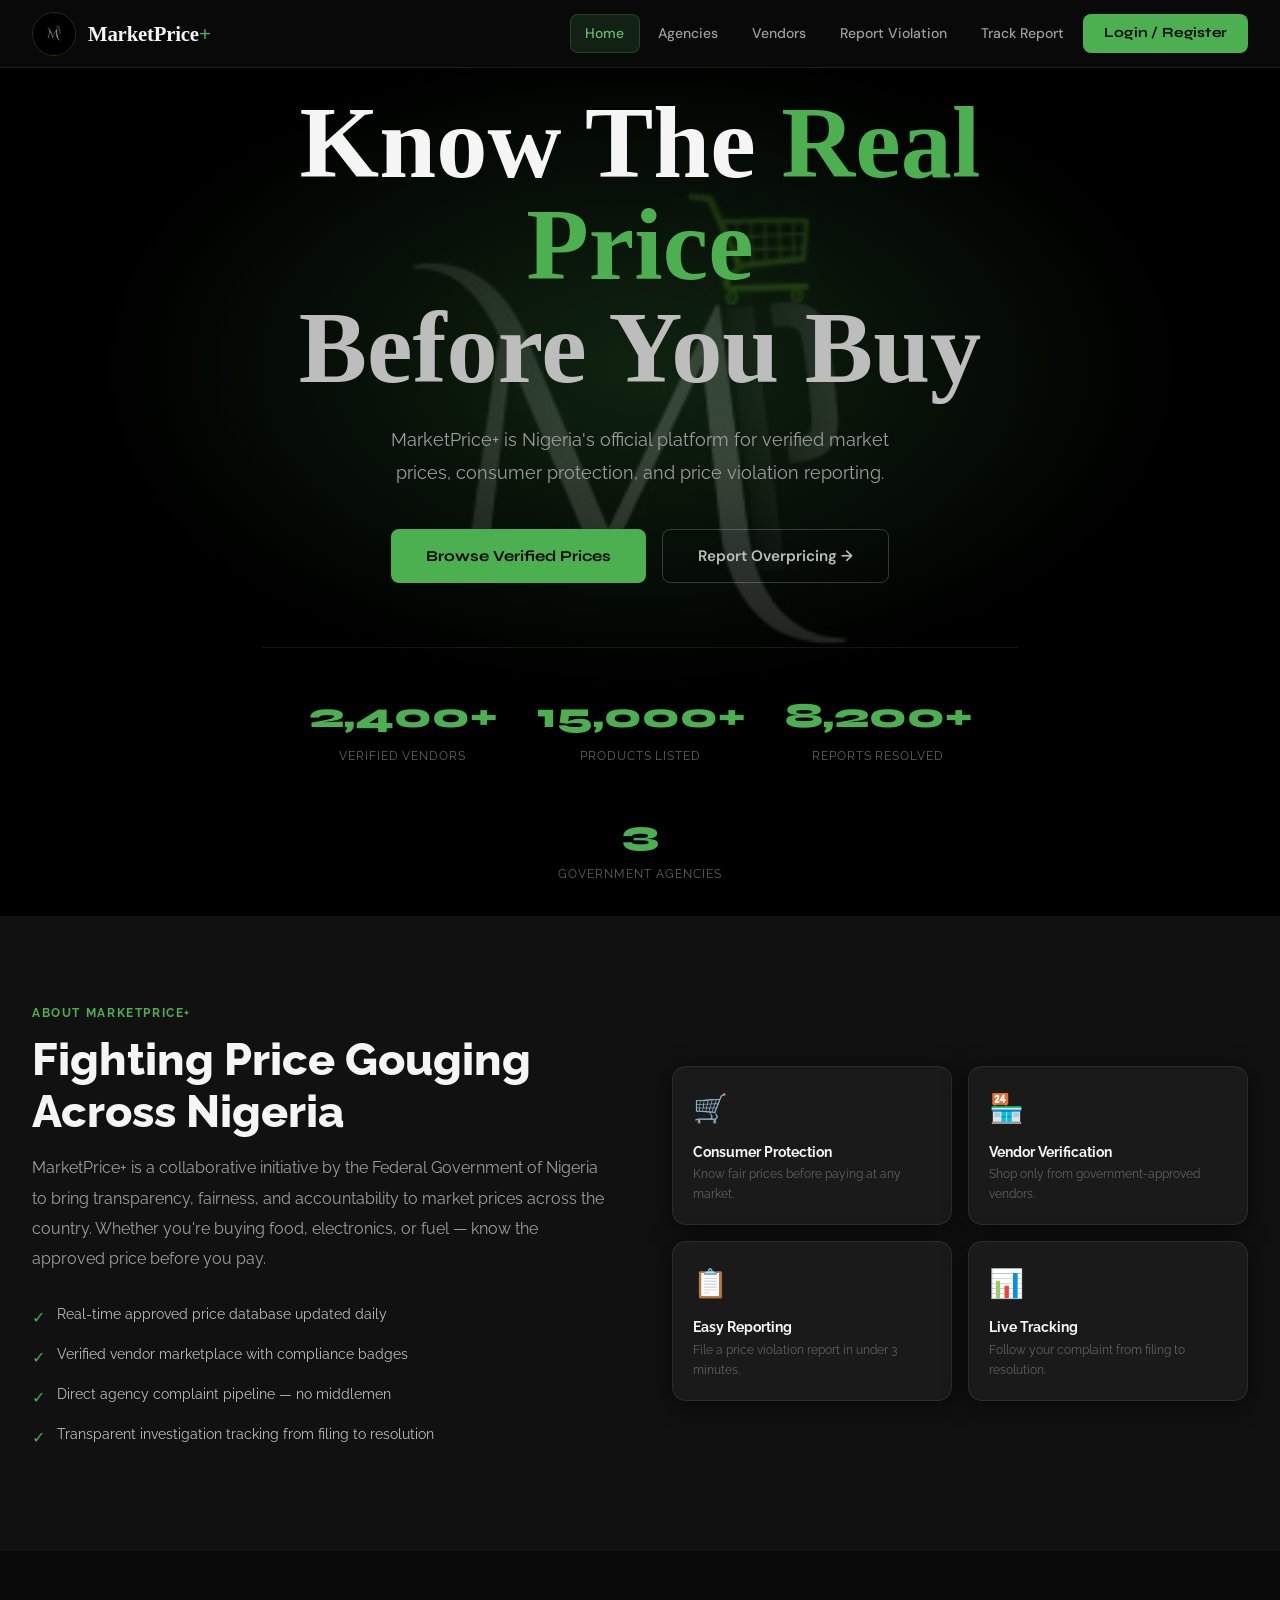
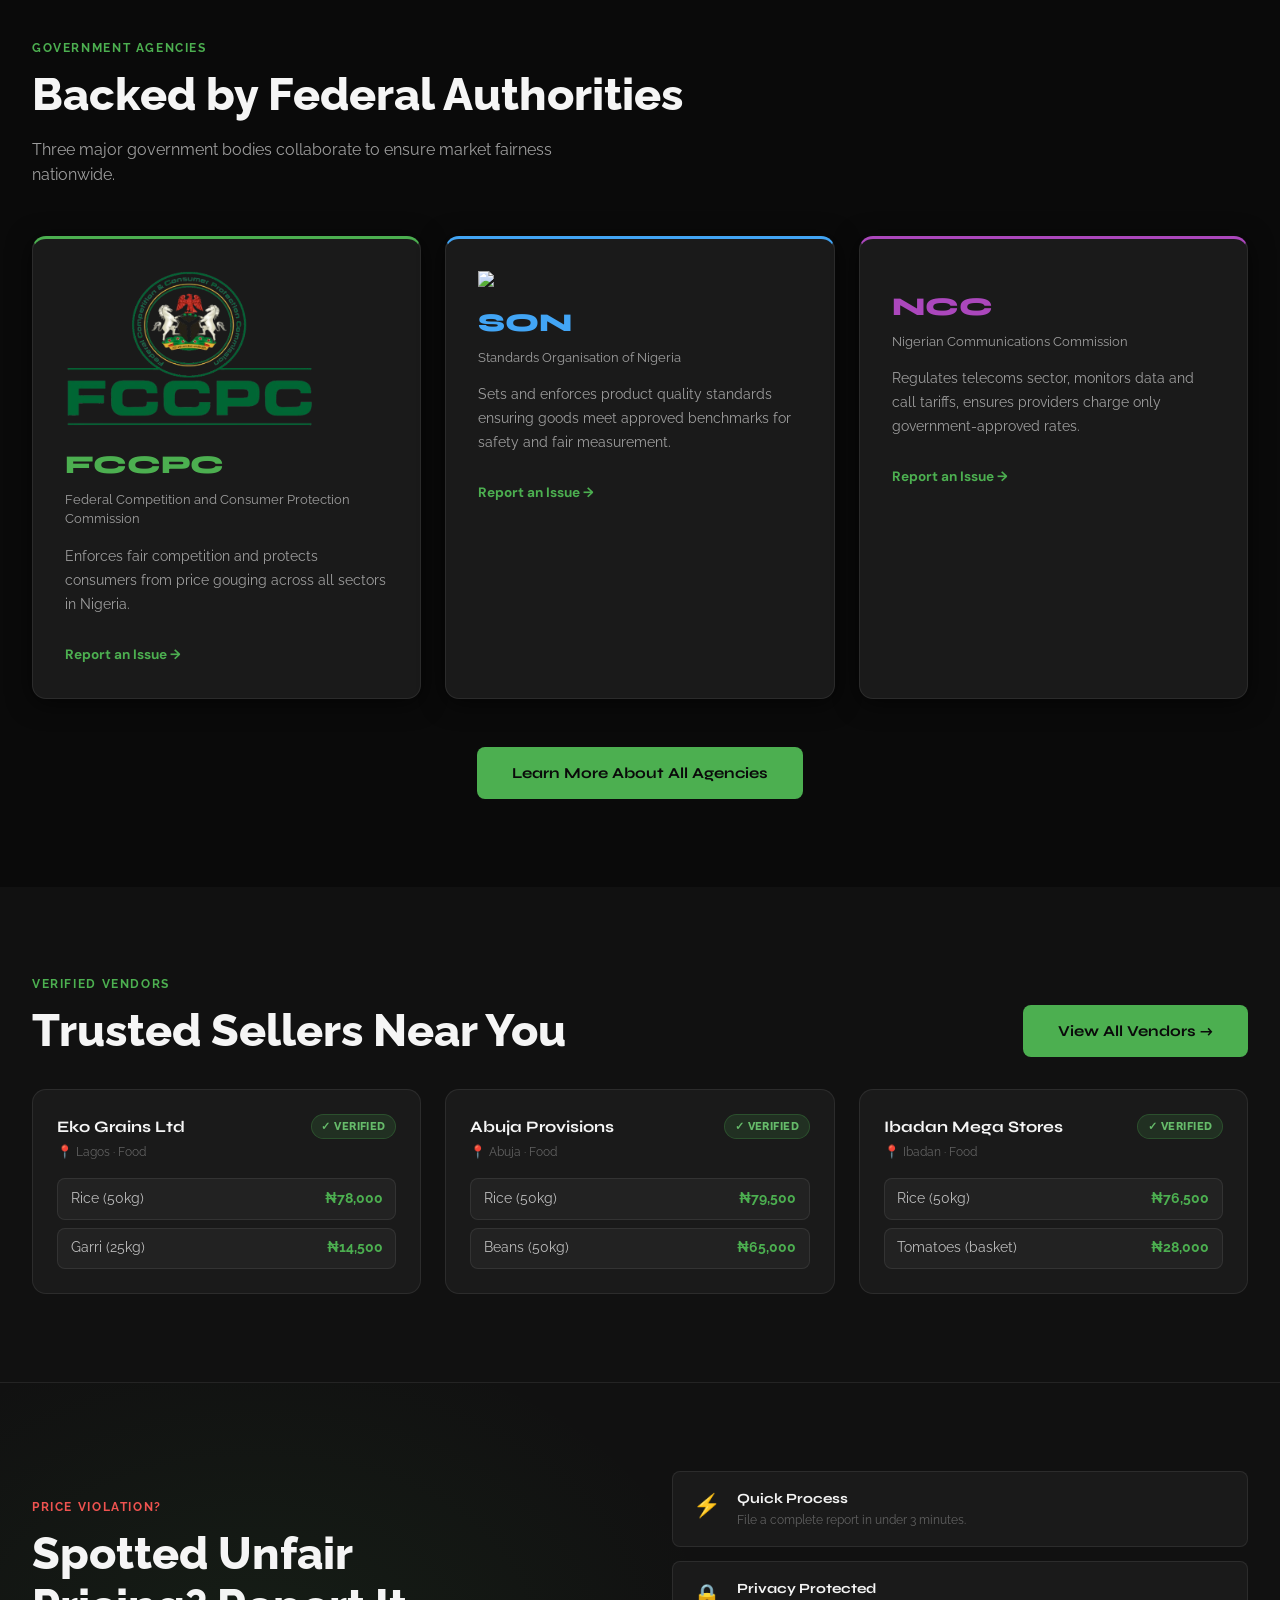
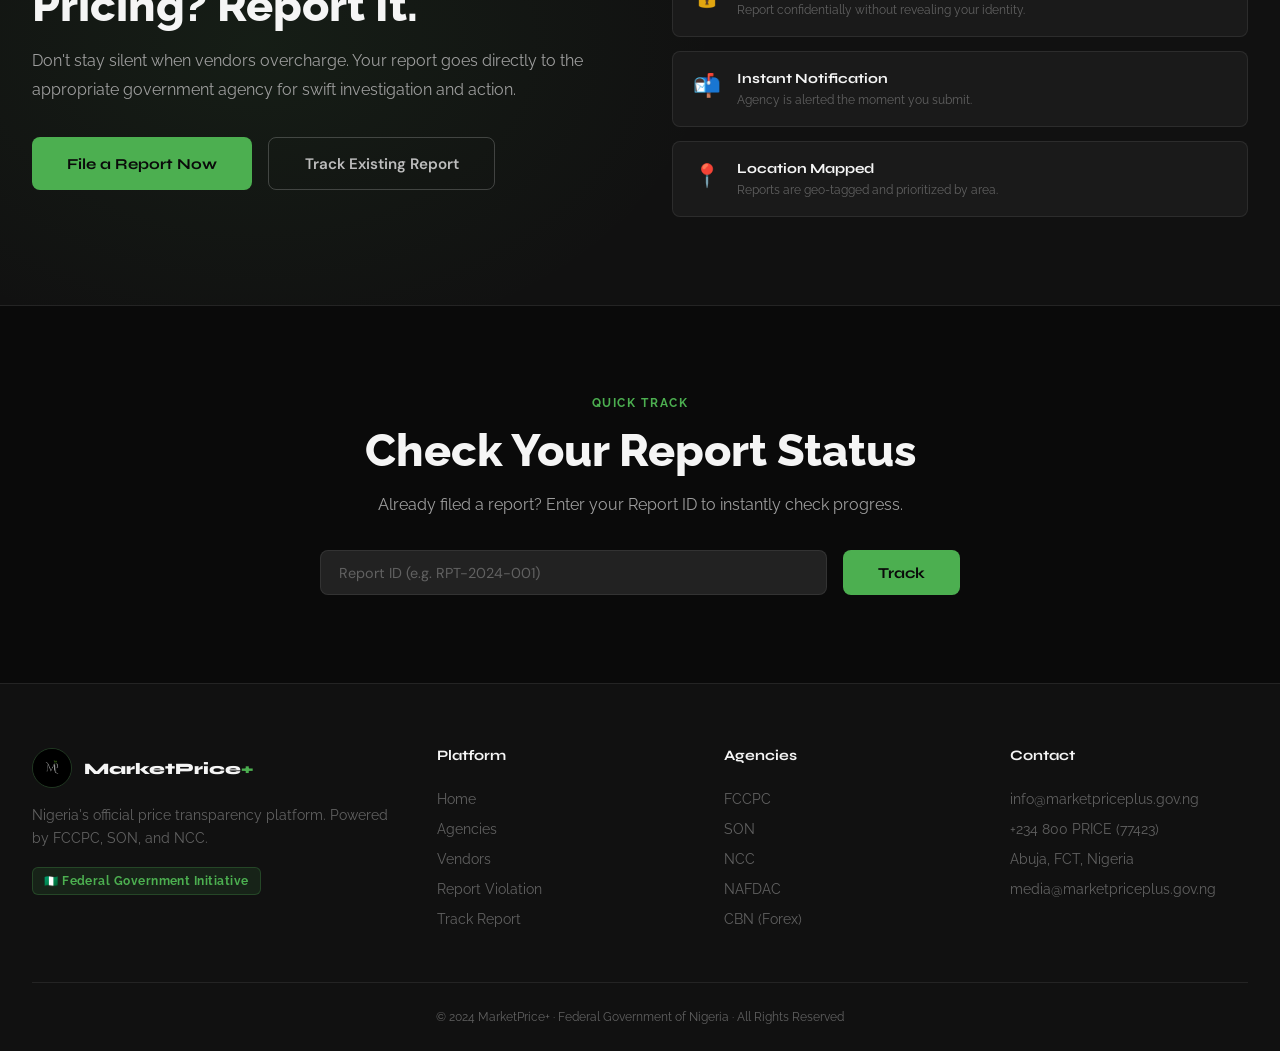
==== commit 4308e695: "Update index.html" ====
--- a/index.html
+++ b/index.html
@@ -137,14 +137,14 @@
         <a href="report.html" class="agency-card__link">Report an Issue &rarr;</a>
       </article>
       <article class="card agency-card" style="border-top-color:#42A5F5">
-        <div class="agency-card__icon"><img src="images/son_png-removebg-preview-Picsart-AiImageEnhancer.png" alt=""></div>
+        <div class="agency-card__icon"><img src="images/idw0kfW5iq_logos.png"></div>
         <div class="agency-card__short" style="color:#42A5F5">SON</div>
         <p class="agency-card__name">Standards Organisation of Nigeria</p>
         <p class="agency-card__role">Sets and enforces product quality standards ensuring goods meet approved benchmarks for safety and fair measurement.</p>
         <a href="report.html" class="agency-card__link">Report an Issue &rarr;</a>
       </article>
       <article class="card agency-card" style="border-top-color:#AB47BC">
-        <div class="agency-card__icon"><img src="images/ncc-removebg-preview-Picsart-AiImageEnhancer.png" alt=""></div>
+        <div class="agency-card__icon"><img src="images/idmSdyI-YR_logos.png" alt=""></div>
         <div class="agency-card__short" style="color:#AB47BC">NCC</div>
         <p class="agency-card__name">Nigerian Communications Commission</p>
         <p class="agency-card__role">Regulates telecoms sector, monitors data and call tariffs, ensures providers charge only government-approved rates.</p>
--- a/styles.css
+++ b/styles.css
@@ -312,7 +312,7 @@
 
 /* ── AGENCY CARD ── */
 .agency-card { border-top: 3px solid; }
-.agency-card__icon  { font-size: 2.5rem; margin-bottom: 1rem; }
+.agency-card__icon  img{ width: 250px; margin-bottom: 1rem; }
 .agency-card__short {
   font-family: 'Syne', sans-serif;
   font-size: 1.6rem; font-weight: 800; margin-bottom: 0.25rem;
